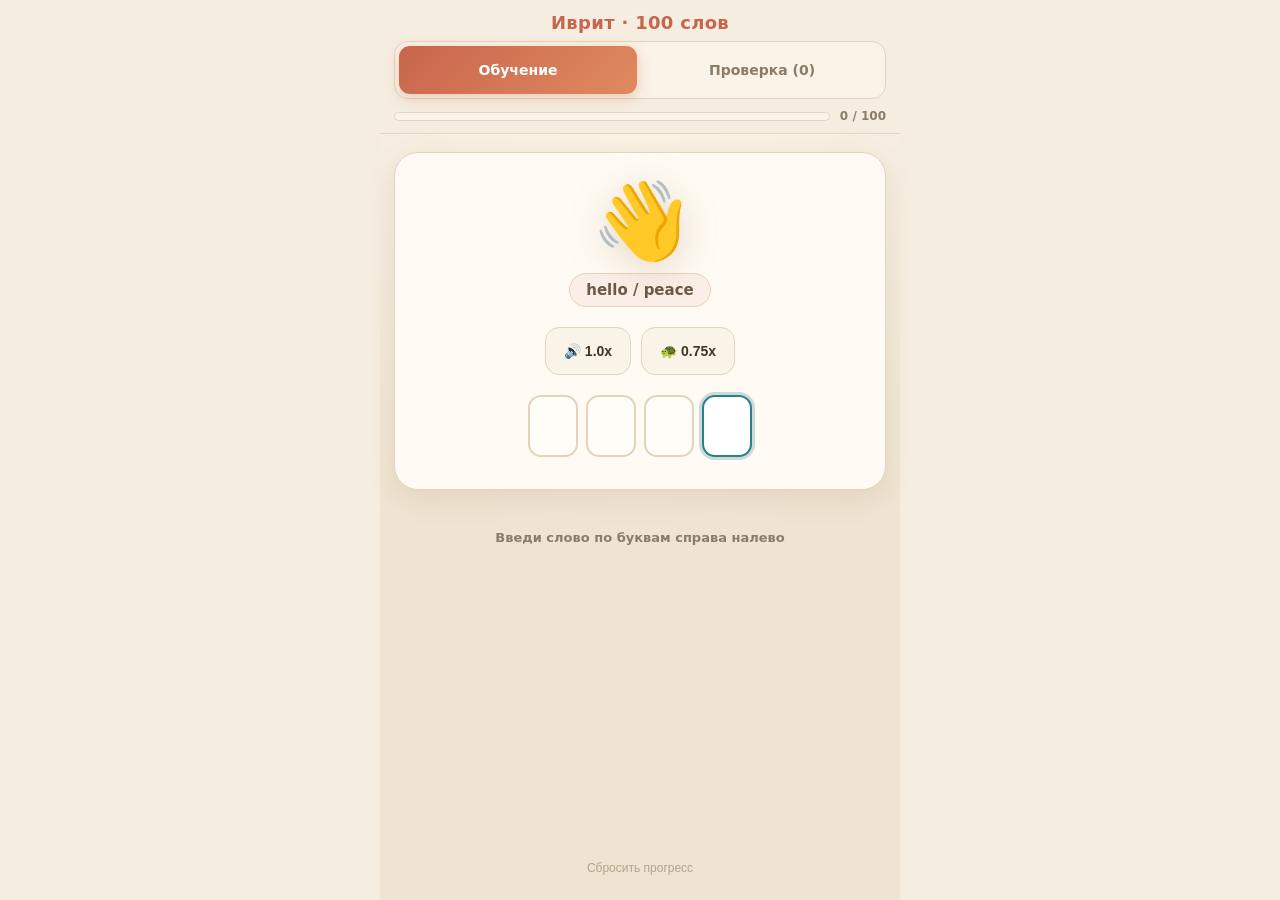
==== index.html @ c4ebe34e "Rename word_trainer.html to index.html" ====
<!DOCTYPE html>
<html lang="ru">
<head>
<meta charset="UTF-8">
<meta name="viewport" content="width=device-width, initial-scale=1.0, maximum-scale=1.0, user-scalable=no, viewport-fit=cover">
<meta name="theme-color" content="#f5ede0">
<meta name="apple-mobile-web-app-capable" content="yes">
<meta name="apple-mobile-web-app-status-bar-style" content="default">
<title>Иврит 100 слов</title>
<style>
  * { box-sizing: border-box; -webkit-tap-highlight-color: transparent; }
  :root {
    --bg: #f5ede0;
    --bg2: #efe4d2;
    --card: #fffaf3;
    --card2: #faf3e7;
    --accent: #c8654d;
    --accent2: #2d7d8c;
    --olive: #6b8e4e;
    --danger: #b3412e;
    --text: #3d3528;
    --muted: #8a7d68;
    --border: #e2d4bd;
    --shadow: 0 8px 28px rgba(150, 110, 60, .14);
  }
  html, body {
    margin: 0; padding: 0;
    background: var(--bg);
    color: var(--text);
    font-family: -apple-system, BlinkMacSystemFont, "Segoe UI", system-ui, "Roboto", sans-serif;
    min-height: 100vh; min-height: 100dvh;
    overscroll-behavior: none;
    -webkit-text-size-adjust: 100%;
  }
  body {
    display: flex; flex-direction: column;
    max-width: 520px; margin: 0 auto;
    background: radial-gradient(120% 60% at 50% 0%, #fff6e8 0%, var(--bg) 55%, var(--bg2) 100%);
    padding: env(safe-area-inset-top) env(safe-area-inset-right) env(safe-area-inset-bottom) env(safe-area-inset-left);
  }
  header {
    position: sticky; top: 0; z-index: 10;
    background: rgba(245, 237, 224, 0.92);
    backdrop-filter: blur(10px); -webkit-backdrop-filter: blur(10px);
    border-bottom: 1px solid var(--border);
    padding: 12px 14px 10px;
  }
  .title {
    font-size: 18px; font-weight: 700; text-align: center;
    margin-bottom: 8px; color: var(--accent); letter-spacing: .3px;
  }
  .tabs {
    display: flex; gap: 6px;
    background: var(--card2); padding: 4px;
    border-radius: 14px; margin-bottom: 10px;
    border: 1px solid var(--border);
  }
  .tab {
    flex: 1; text-align: center; padding: 10px 8px;
    border-radius: 11px; font-size: 14px; font-weight: 600;
    color: var(--muted); cursor: pointer; transition: all .25s;
    min-height: 48px; display: flex; align-items: center; justify-content: center;
    user-select: none;
  }
  .tab.active {
    background: linear-gradient(135deg, var(--accent), #e08a5e);
    color: #fff; box-shadow: 0 4px 14px rgba(200, 101, 77, .3);
  }
  .progress-wrap { display: flex; align-items: center; gap: 10px; }
  .progress-bar {
    flex: 1; height: 9px; background: var(--card2);
    border: 1px solid var(--border); border-radius: 8px; overflow: hidden;
  }
  .progress-fill {
    height: 100%; background: linear-gradient(90deg, var(--olive), var(--accent2));
    width: 0%; transition: width .5s cubic-bezier(.22,1,.36,1); border-radius: 8px;
  }
  .progress-text { font-size: 12px; color: var(--muted); font-weight: 700; white-space: nowrap; }
  main {
    flex: 1; padding: 18px 14px 24px;
    display: none; flex-direction: column;
  }
  main.active { display: flex; }
  .card {
    background: var(--card); border: 1px solid var(--border);
    border-radius: 24px; padding: 30px 20px 26px;
    display: flex; flex-direction: column; align-items: center; text-align: center;
    box-shadow: var(--shadow);
    transition: border-color .3s, box-shadow .3s;
    animation: cardIn .45s cubic-bezier(.22,1,.36,1);
  }
  @keyframes cardIn {
    from { opacity: 0; transform: translateY(14px) scale(.97); }
    to   { opacity: 1; transform: none; }
  }
  .card.correct {
    border-color: var(--olive);
    box-shadow: 0 0 0 3px rgba(107, 142, 78, .22), 0 8px 28px rgba(107, 142, 78, .2);
  }
  .card.wrong {
    border-color: var(--danger);
    box-shadow: 0 0 0 3px rgba(179, 65, 46, .2);
  }
  .emoji {
    font-size: 76px; line-height: 1; margin-bottom: 14px;
    filter: drop-shadow(0 6px 18px rgba(150, 110, 60, .25));
  }
  .en-label {
    background: rgba(200, 101, 77, .08); border: 1px solid var(--border);
    color: #6a5a45; padding: 7px 16px; border-radius: 999px;
    font-size: 15px; font-weight: 600; margin-bottom: 20px; max-width: 100%;
  }
  .audio-row { display: flex; gap: 10px; margin-bottom: 20px; }
  .audio-btn {
    background: var(--card2); border: 1px solid var(--border); color: var(--text);
    border-radius: 14px; padding: 12px 18px; font-size: 14px; font-weight: 700;
    cursor: pointer; min-width: 48px; min-height: 48px;
    display: flex; align-items: center; gap: 8px;
    transition: transform .15s, background .2s, border-color .2s;
  }
  .audio-btn:active { transform: scale(.94); }
  .audio-btn:hover { border-color: var(--accent); background: #fff; }
  .cells {
    display: flex; flex-direction: row-reverse; gap: 8px;
    flex-wrap: wrap; justify-content: center; margin-bottom: 6px;
  }
  .cell {
    width: 50px; height: 62px; text-align: center;
    font-size: 28px; font-weight: 700; color: var(--text);
    background: #fffdf8; border: 2px solid var(--border);
    border-radius: 13px; padding: 0; outline: none;
    transition: all .2s; caret-color: var(--accent);
  }
  .cell:focus {
    border-color: var(--accent2);
    box-shadow: 0 0 0 3px rgba(45, 125, 140, .25); background: #fff;
  }
  .cell.wrong-cell {
    border-color: var(--danger);
    background: rgba(179, 65, 46, .12);
    color: var(--danger);
  }
  .cell.wrong-cell.shake { animation: shake .4s; }
  @keyframes shake {
    0%,100% { transform: translateX(0); }
    20% { transform: translateX(-5px); }
    40% { transform: translateX(5px); }
    60% { transform: translateX(-3px); }
    80% { transform: translateX(3px); }
  }
  .review-input {
    width: 100%; text-align: center; font-size: 28px; font-weight: 700;
    padding: 14px; background: #fffdf8; border: 2px solid var(--border);
    border-radius: 14px; color: var(--text); direction: rtl; outline: none;
    transition: all .2s; caret-color: var(--accent);
  }
  .review-input:focus { border-color: var(--accent2); box-shadow: 0 0 0 3px rgba(45,125,140,.2); }
  .review-input.shake { animation: shake .45s; border-color: var(--danger); }
  .review-answer {
    margin-top: 12px; color: var(--muted); font-size: 20px; font-weight: 700;
    direction: rtl; min-height: 28px;
  }
  .btn-primary {
    width: 100%; background: linear-gradient(135deg, var(--accent), #e08a5e);
    color: #fff; border: none; border-radius: 16px; padding: 16px;
    font-size: 16px; font-weight: 700; cursor: pointer; margin-top: 18px;
    min-height: 52px; transition: transform .15s; box-shadow: 0 6px 20px rgba(200, 101, 77, .3);
  }
  .btn-primary:active { transform: scale(.97); }
  .modal-hint {
    position: fixed; inset: 0; background: rgba(60, 45, 30, .55);
    display: none; align-items: center; justify-content: center;
    z-index: 50; padding: 20px; backdrop-filter: blur(4px);
  }
  .modal-hint.show { display: flex; animation: fadeIn .25s; }
  @keyframes fadeIn { from {opacity:0;} to {opacity:1;} }
  .modal-card {
    background: var(--card); border: 1px solid var(--border);
    border-radius: 24px; padding: 28px 24px; max-width: 360px; width: 100%;
    text-align: center; box-shadow: var(--shadow);
    animation: pop .3s cubic-bezier(.22,1,.36,1);
  }
  @keyframes pop { from {transform:scale(.9);opacity:0;} to {transform:none;opacity:1;} }
  .modal-emoji { font-size: 52px; margin-bottom: 10px; }
  .modal-title { font-size: 18px; font-weight: 700; margin-bottom: 8px; color: var(--text); }
  .modal-translit {
    font-size: 24px; color: var(--accent); font-weight: 700;
    margin: 10px 0 4px; direction: rtl;
  }
  .modal-hebrew { font-size: 16px; color: var(--muted); direction: rtl; font-weight: 600; }
  .empty {
    display: flex; flex-direction: column; align-items: center; justify-content: center;
    flex: 1; text-align: center; color: var(--muted); padding: 30px 20px;
  }
  .empty-icon { font-size: 64px; margin-bottom: 14px; }
  .empty-title { font-size: 18px; font-weight: 700; color: var(--text); margin-bottom: 8px; }
  .empty-text { font-size: 14px; line-height: 1.6; }
  footer { padding: 14px; text-align: center; }
  .reset-btn {
    background: none; border: none; color: #b3a48a;
    font-size: 12px; cursor: pointer; padding: 8px 14px; min-height: 36px;
  }
  .info-line {
    font-size: 13px; color: var(--muted); margin-top: 14px;
    text-align: center; font-weight: 600;
  }
  .info-line.error-hint {
    color: var(--danger); min-height: 18px; margin-top: 8px; font-weight: 700;
  }

  /* ===== Саб-табы внутри Проверки ===== */
  .subtabs {
    display: flex; gap: 4px;
    background: var(--card2); padding: 4px;
    border-radius: 12px; margin-bottom: 14px;
    border: 1px solid var(--border);
  }
  .subtab {
    flex: 1; text-align: center; padding: 9px 6px;
    border-radius: 9px; font-size: 13px; font-weight: 700;
    color: var(--muted); cursor: pointer; transition: all .25s;
    min-height: 40px; display: flex; align-items: center; justify-content: center;
    user-select: none;
  }
  .subtab.active {
    background: rgba(200, 101, 77, .1);
    color: var(--accent);
  }

  /* ===== Словарь ===== */
  .dict-selected-info {
    text-align: center; font-size: 12px; font-weight: 700; color: var(--accent2);
    padding: 9px 12px; background: rgba(45, 125, 140, .07);
    border: 1px solid rgba(45, 125, 140, .15);
    border-radius: 10px; margin-bottom: 12px;
  }
  .dict-controls {
    display: flex; gap: 6px; margin-bottom: 12px;
  }
  .dict-btn {
    flex: 1; background: var(--card2); border: 1px solid var(--border);
    color: var(--text); border-radius: 11px; padding: 10px 6px;
    font-size: 11px; font-weight: 700; cursor: pointer;
    transition: all .2s; min-height: 42px;
  }
  .dict-btn:active { transform: scale(.95); }
  .dict-btn:hover { border-color: var(--accent2); background: #fff; }
  .dict-btn.active-sort { border-color: var(--accent); color: var(--accent); background: rgba(200,101,77,.08); }

  .dict-list { display: flex; flex-direction: column; gap: 7px; }
  .dict-item {
    display: flex; align-items: center; gap: 10px;
    background: var(--card); border: 1px solid var(--border);
    border-radius: 14px; padding: 10px 12px;
    transition: border-color .2s, background .2s;
  }
  .dict-item.selected { border-color: var(--olive); background: rgba(107, 142, 78, .05); }

  .dict-check { position: relative; width: 22px; height: 22px; flex-shrink: 0; cursor: pointer; }
  .dict-check input { position: absolute; opacity: 0; width: 100%; height: 100%; margin: 0; cursor: pointer; }
  .dict-check .box {
    width: 22px; height: 22px; border: 2px solid var(--border);
    border-radius: 6px; transition: all .2s;
    display: flex; align-items: center; justify-content: center;
  }
  .dict-check input:checked + .box {
    background: var(--olive); border-color: var(--olive);
  }
  .dict-check input:checked + .box::after {
    content: '✓'; color: #fff; font-size: 13px; font-weight: 900; line-height: 1;
  }

  .dict-emoji { font-size: 28px; flex-shrink: 0; width: 36px; text-align: center; }
  .dict-info { flex: 1; min-width: 0; }
  .dict-hebrew {
    font-size: 20px; font-weight: 700; color: var(--text);
    direction: rtl; text-align: right; line-height: 1.15;
  }
  .dict-translit {
    font-size: 14px; color: var(--accent); font-weight: 700;
    cursor: pointer; display: inline-flex; align-items: center; gap: 4px;
  }
  .dict-speak { font-size: 11px; opacity: .5; }
  .dict-translit:active .dict-speak { opacity: 1; }
  .dict-en { font-size: 11px; color: var(--muted); margin-top: 1px; }

  .dict-rate { text-align: center; flex-shrink: 0; min-width: 46px; }
  .dict-rate-num { font-size: 15px; font-weight: 800; line-height: 1; }
  .dict-rate-bar { width: 42px; height: 4px; background: var(--card2); border-radius: 4px; margin: 4px auto 0; overflow: hidden; }
  .dict-rate-fill { height: 100%; border-radius: 4px; transition: width .4s; }
  .dict-rate-detail { font-size: 8px; color: var(--muted); font-weight: 600; margin-top: 2px; }

  .train-info-line {
    font-size: 12px; font-weight: 700; color: var(--accent2);
    text-align: center; padding: 8px 12px; margin: 0 0 14px;
    background: rgba(45, 125, 140, .06);
    border: 1px solid rgba(45, 125, 140, .12);
    border-radius: 10px;
  }
</style>
</head>
<body>

<header>
  <div class="title">Иврит · 100 слов</div>
  <div class="tabs">
    <div class="tab active" id="tab-learn">Обучение</div>
    <div class="tab" id="tab-review">Проверка (<span id="review-count">0</span>)</div>
  </div>
  <div class="progress-wrap">
    <div class="progress-bar"><div class="progress-fill" id="progress-fill"></div></div>
    <div class="progress-text" id="progress-text">0 / 100</div>
  </div>
</header>

<main id="screen-learn" class="active">
  <div class="card" id="learn-card">
    <div class="emoji" id="learn-emoji"></div>
    <div class="en-label" id="learn-en"></div>
    <div class="audio-row">
      <button class="audio-btn" id="btn-audio-1">🔊 1.0x</button>
      <button class="audio-btn" id="btn-audio-slow">🐢 0.75x</button>
    </div>
    <div class="cells" id="learn-cells"></div>
  </div>
  <div class="info-line error-hint" id="learn-hint"></div>
  <div class="info-line">Введи слово по буквам справа налево</div>
</main>

<main id="screen-review">
  <div class="subtabs">
    <div class="subtab active" id="subtab-train">Тренировка</div>
    <div class="subtab" id="subtab-dict">Словарь (<span id="dict-count">0</span>)</div>
  </div>

  <!-- Тренировка -->
  <div id="review-train">
    <div class="empty" id="review-empty">
      <div class="empty-icon">📚</div>
      <div class="empty-title">Пока нечего проверять</div>
      <div class="empty-text">Сначала выучи хотя бы одно слово в режиме «Обучение». Затем здесь можно будет проверить свою память.</div>
    </div>
    <div id="review-content" style="display:none;">
      <div class="train-info-line" id="train-info"></div>
      <div class="card" id="review-card">
        <div class="emoji" id="review-emoji"></div>
        <div class="en-label" id="review-en"></div>
        <input class="review-input" id="review-input" lang="he" dir="rtl" autocomplete="off" autocapitalize="off" autocorrect="off" spellcheck="false" placeholder="…">
        <div class="review-answer" id="review-answer"></div>
        <button class="btn-primary" id="btn-check">Проверить</button>
      </div>
    </div>
  </div>

  <!-- Словарь -->
  <div id="review-dict" style="display:none; flex-direction:column;">
    <div class="dict-selected-info" id="dict-selected-info"></div>
    <div class="dict-controls">
      <button class="dict-btn" id="btn-select-all">✓ Выбрать все</button>
      <button class="dict-btn" id="btn-select-none">✕ Снять все</button>
      <button class="dict-btn" id="btn-sort">↕️ По порядку</button>
    </div>
    <div class="dict-list" id="dict-list"></div>
    <div id="dict-empty" class="empty" style="display:none;">
      <div class="empty-icon">📖</div>
      <div class="empty-title">Словарь пуст</div>
      <div class="empty-text">Выучите слова в разделе «Обучение» — и они появятся здесь с статистикой ответов.</div>
    </div>
  </div>
</main>

<footer>
  <button class="reset-btn" id="btn-reset">Сбросить прогресс</button>
</footer>

<div class="modal-hint" id="modal">
  <div class="modal-card">
    <div class="modal-emoji" id="modal-emoji">🎉</div>
    <div class="modal-title" id="modal-title">Отлично!</div>
    <div class="modal-translit" id="modal-translit"></div>
    <div class="modal-hebrew" id="modal-hebrew"></div>
  </div>
</div>

<script>
/* ============================================================
   ИВРИТ 100 — автономное PWA-приложение (Средиземноморье)
   ============================================================ */

const VOCABULARY = [
  { id: 1, emoji: "👋", en: "hello / peace", hebrew: "שלום", translit: "шалом" },
  { id: 2, emoji: "🙏", en: "thank you", hebrew: "תודה", translit: "тода" },
  { id: 3, emoji: "🤲", en: "please / welcome", hebrew: "בבקשה", translit: "бевакаша" },
  { id: 4, emoji: "🙇", en: "sorry / excuse me", hebrew: "סליחה", translit: "слиха" },
  { id: 5, emoji: "👌", en: "okay / fine", hebrew: "בסדר", translit: "беседер" },
  { id: 6, emoji: "✅", en: "yes", hebrew: "כן", translit: "кен" },
  { id: 7, emoji: "❌", en: "no / not", hebrew: "לא", translit: "ло" },
  { id: 8, emoji: "🤷", en: "maybe", hebrew: "אולי", translit: "улай" },
  { id: 9, emoji: "📦", en: "there is / have", hebrew: "יש", translit: "еш" },
  { id: 10, emoji: "🕳️", en: "there isn't / none", hebrew: "אין", translit: "эйн" },
  { id: 11, emoji: "➕", en: "also / too", hebrew: "גם", translit: "гам" },
  { id: 12, emoji: "👈", en: "I / me", hebrew: "אני", translit: "ани" },
  { id: 13, emoji: "👉👨", en: "you (m)", hebrew: "אתה", translit: "ата" },
  { id: 14, emoji: "👉👩", en: "you (f)", hebrew: "את", translit: "ат" },
  { id: 15, emoji: "👨", en: "he", hebrew: "הוא", translit: "ху" },
  { id: 16, emoji: "👩", en: "she", hebrew: "היא", translit: "хи" },
  { id: 17, emoji: "👥", en: "we", hebrew: "אנחנו", translit: "анахну" },
  { id: 18, emoji: "👉👥", en: "you (plural)", hebrew: "אתם", translit: "атем" },
  { id: 19, emoji: "👥👥", en: "they", hebrew: "הם", translit: "хем" },
  { id: 20, emoji: "❓", en: "what", hebrew: "מה", translit: "ма" },
  { id: 21, emoji: "🕵️", en: "who", hebrew: "מי", translit: "ми" },
  { id: 22, emoji: "📍❓", en: "where", hebrew: "איפה", translit: "эйфо" },
  { id: 23, emoji: "⏰❓", en: "when", hebrew: "מתי", translit: "матай" },
  { id: 24, emoji: "🤔❓", en: "why", hebrew: "למה", translit: "лама" },
  { id: 25, emoji: "⚙️❓", en: "how", hebrew: "איך", translit: "эйх" },
  { id: 26, emoji: "🔢❓", en: "how much / many", hebrew: "כמה", translit: "кама" },
  { id: 27, emoji: "⏱️", en: "now", hebrew: "עכשיו", translit: "ахшав" },
  { id: 28, emoji: "📅", en: "today", hebrew: "היום", translit: "хайом" },
  { id: 29, emoji: "🌅", en: "tomorrow", hebrew: "מחר", translit: "махар" },
  { id: 30, emoji: "🌇", en: "yesterday", hebrew: "אתמול", translit: "этмоль" },
  { id: 31, emoji: "☀️", en: "day", hebrew: "יום", translit: "йом" },
  { id: 32, emoji: "🌙", en: "night", hebrew: "לילה", translit: "лайла" },
  { id: 33, emoji: "☕🌅", en: "morning", hebrew: "בוקר", translit: "бокер" },
  { id: 34, emoji: "🌆", en: "evening", hebrew: "ערב", translit: "эрев" },
  { id: 35, emoji: "⏳", en: "time", hebrew: "זמן", translit: "зман" },
  { id: 36, emoji: "💭", en: "want (m)", hebrew: "רוצה", translit: "роце" },
  { id: 37, emoji: "❤️", en: "love / like (m)", hebrew: "אוהב", translit: "охев" },
  { id: 38, emoji: "💡", en: "know (m)", hebrew: "יודע", translit: "йодеа" },
  { id: 39, emoji: "🔨", en: "do / make (m)", hebrew: "עושה", translit: "осе" },
  { id: 40, emoji: "🚶", en: "go / walk (m)", hebrew: "הולך", translit: "холех" },
  { id: 41, emoji: "🏃‍♂️", en: "come (m)", hebrew: "בא", translit: "ба" },
  { id: 42, emoji: "👁️", en: "see (m)", hebrew: "רואה", translit: "роэ" },
  { id: 43, emoji: "👂", en: "hear (m)", hebrew: "שומע", translit: "шомеа" },
  { id: 44, emoji: "🗣️", en: "say / speak (m)", hebrew: "אומר", translit: "омер" },
  { id: 45, emoji: "🍽️", en: "eat (m)", hebrew: "אוכל", translit: "охель" },
  { id: 46, emoji: "🥤", en: "drink (m)", hebrew: "שותה", translit: "шоте" },
  { id: 47, emoji: "💼", en: "work (m)", hebrew: "עובד", translit: "овед" },
  { id: 48, emoji: "🧠", en: "think (m)", hebrew: "חושב", translit: "хошев" },
  { id: 49, emoji: "🤝", en: "understand (m)", hebrew: "מבין", translit: "мевин" },
  { id: 50, emoji: "⚠️", en: "need / must (m)", hebrew: "צריך", translit: "царих" },
  { id: 51, emoji: "💪", en: "can / able to (m)", hebrew: "יכול", translit: "яхоль" },
  { id: 52, emoji: "💧", en: "water", hebrew: "מים", translit: "маим" },
  { id: 53, emoji: "🍞", en: "bread", hebrew: "לחם", translit: "лехем" },
  { id: 54, emoji: "☕", en: "coffee", hebrew: "קפה", translit: "кафе" },
  { id: 55, emoji: "🫖", en: "tea", hebrew: "תה", translit: "те" },
  { id: 56, emoji: "🥛", en: "milk", hebrew: "חלב", translit: "халав" },
  { id: 57, emoji: "🧀", en: "cheese", hebrew: "גבינה", translit: "гвина" },
  { id: 58, emoji: "🍎", en: "apple", hebrew: "תפוח", translit: "тапуах" },
  { id: 59, emoji: "🧔", en: "man", hebrew: "איש", translit: "иш" },
  { id: 60, emoji: "👱‍♀️", en: "woman", hebrew: "אישה", translit: "иша" },
  { id: 61, emoji: "👦", en: "boy / kid (m)", hebrew: "ילד", translit: "елед" },
  { id: 62, emoji: "👧", en: "girl / kid (f)", hebrew: "ילדה", translit: "яльда" },
  { id: 63, emoji: "👨‍👧", en: "dad / father", hebrew: "אבא", translit: "аба" },
  { id: 64, emoji: "👩‍👧", en: "mom / mother", hebrew: "אמא", translit: "има" },
  { id: 65, emoji: "🧑‍🤝‍🧑", en: "friend", hebrew: "חבר", translit: "хавер" },
  { id: 66, emoji: "👨‍👩‍👧‍👦", en: "family", hebrew: "משפחה", translit: "мишпаха" },
  { id: 67, emoji: "🏠", en: "house / home", hebrew: "בית", translit: "баит" },
  { id: 68, emoji: "🏙️", en: "city", hebrew: "עיר", translit: "ир" },
  { id: 69, emoji: "🛣️", en: "street", hebrew: "רחוב", translit: "рехов" },
  { id: 70, emoji: "🚪", en: "room", hebrew: "חדר", translit: "хедер" },
  { id: 71, emoji: "🏪", en: "shop / store", hebrew: "חנות", translit: "ханут" },
  { id: 72, emoji: "🏢", en: "work / job", hebrew: "עבודה", translit: "авода" },
  { id: 73, emoji: "📍", en: "place", hebrew: "מקום", translit: "маком" },
  { id: 74, emoji: "🚻", en: "restroom", hebrew: "שירותים", translit: "шерутим" },
  { id: 75, emoji: "💵", en: "money", hebrew: "כסף", translit: "кесеф" },
  { id: 76, emoji: "📖", en: "book", hebrew: "ספר", translit: "сефер" },
  { id: 77, emoji: "📱", en: "phone", hebrew: "טלפון", translit: "телефон" },
  { id: 78, emoji: "🪑", en: "table", hebrew: "שולחן", translit: "шульхан" },
  { id: 79, emoji: "🚗", en: "car", hebrew: "אוטו", translit: "ото" },
  { id: 80, emoji: "📦", en: "thing", hebrew: "דבר", translit: "давар" },
  { id: 81, emoji: "🌱", en: "life", hebrew: "חיים", translit: "хаим" },
  { id: 82, emoji: "🌍", en: "world", hebrew: "עולם", translit: "олам" },
  { id: 83, emoji: "👍", en: "good", hebrew: "טוב", translit: "тов" },
  { id: 84, emoji: "👎", en: "bad", hebrew: "רע", translit: "ра" },
  { id: 85, emoji: "🐘", en: "big", hebrew: "גדול", translit: "гадоль" },
  { id: 86, emoji: "🐁", en: "small", hebrew: "קטן", translit: "катан" },
  { id: 87, emoji: "🌸", en: "beautiful", hebrew: "יפה", translit: "яфе" },
  { id: 88, emoji: "🆕", en: "new", hebrew: "חדש", translit: "хадаш" },
  { id: 89, emoji: "🏺", en: "old (objects)", hebrew: "ישן", translit: "яшан" },
  { id: 90, emoji: "🔥", en: "hot", hebrew: "חם", translit: "хам" },
  { id: 91, emoji: "❄️", en: "cold", hebrew: "קר", translit: "кар" },
  { id: 92, emoji: "🪶", en: "easy / light", hebrew: "קל", translit: "каль" },
  { id: 93, emoji: "📈", en: "a lot / many", hebrew: "הרבה", translit: "харбе" },
  { id: 94, emoji: "🤏", en: "a little / few", hebrew: "קצת", translit: "кцат" },
  { id: 95, emoji: "💥", en: "very", hebrew: "מאוד", translit: "меод" },
  { id: 96, emoji: "🔁", en: "more / again", hebrew: "עוד", translit: "од" },
  { id: 97, emoji: "👇", en: "here", hebrew: "פה", translit: "по" },
  { id: 98, emoji: "👉", en: "there", hebrew: "שם", translit: "шам" },
  { id: 99, emoji: "➡️", en: "right (dir)", hebrew: "ימינה", translit: "ямина" },
  { id: 100, emoji: "⬅️", en: "left (dir)", hebrew: "שמאלה", translit: "смола" }
];

/* ----------------- Софийные буквы ----------------- */
const SOFIYOT = { 'מ':'ם','כ':'ך','פ':'ף','נ':'ן','צ':'ץ' };

/* ----------------- Ключи localStorage ----------------- */
const LS_KEY      = 'hebrew100_learned_v2';
const LS_STATS    = 'hebrew100_stats_v2';
const LS_SELECTED = 'hebrew100_selected_v2';
const LS_SORT     = 'hebrew100_sort_v2';

/* ----------------- Состояние ----------------- */
let learned = new Set(loadLearned());
let stats = loadStats();
let selected = new Set(loadSelected().filter(id => learned.has(id)));
let dictSort = loadSort();
let currentSubTab = 'train';

let currentLearnWord = null;
let currentCells = [];
let correctionMode = false;
let reviewQueue = [];
let currentReviewWord = null;

/* ----------------- Загрузка / сохранение ----------------- */
function loadLearned() {
  try {
    const raw = localStorage.getItem(LS_KEY);
    if (!raw) return [];
    const arr = JSON.parse(raw);
    return Array.isArray(arr) ? arr : [];
  } catch { return []; }
}
function saveLearned() {
  try { localStorage.setItem(LS_KEY, JSON.stringify([...learned])); } catch {}
}

function loadStats() {
  try {
    const raw = localStorage.getItem(LS_STATS);
    if (!raw) return {};
    const obj = JSON.parse(raw);
    return obj && typeof obj === 'object' ? obj : {};
  } catch { return {}; }
}
function saveStats() {
  try { localStorage.setItem(LS_STATS, JSON.stringify(stats)); } catch {}
}

function loadSelected() {
  try {
    const raw = localStorage.getItem(LS_SELECTED);
    if (!raw) return [];
    const arr = JSON.parse(raw);
    return Array.isArray(arr) ? arr : [];
  } catch { return []; }
}
function saveSelected() {
  try { localStorage.setItem(LS_SELECTED, JSON.stringify([...selected])); } catch {}
}

function loadSort() {
  try { return localStorage.getItem(LS_SORT) || 'default'; } catch { return 'default'; }
}
function saveSort(v) {
  try { localStorage.setItem(LS_SORT, v); } catch {}
}

/* ----------------- Статистика слов ----------------- */
function getWordStats(id) {
  const s = stats[id] || { c: 0, w: 0 };
  const total = s.c + s.w;
  const rate = total > 0 ? Math.round(s.c / total * 100) : null;
  return { c: s.c, w: s.w, total, rate };
}
function recordResult(id, correct) {
  if (!stats[id]) stats[id] = { c: 0, w: 0 };
  if (correct) stats[id].c++;
  else stats[id].w++;
  saveStats();
}
function rateColor(rate) {
  if (rate === null || rate === undefined) return 'var(--muted)';
  if (rate >= 80) return 'var(--olive)';
  if (rate >= 50) return 'var(--accent2)';
  return 'var(--danger)';
}

/* ----------------- TTS ----------------- */
let ruVoice = null;
function pickRuVoice() {
  if (!('speechSynthesis' in window)) return;
  const voices = speechSynthesis.getVoices();
  ruVoice = voices.find(v => /ru/i.test(v.lang)) || voices.find(v => /russian/i.test(v.name)) || null;
}
if ('speechSynthesis' in window) {
  pickRuVoice();
  speechSynthesis.onvoiceschanged = pickRuVoice;
}
function speak(text, rate = 1) {
  if (!('speechSynthesis' in window)) return;
  try {
    speechSynthesis.cancel();
    const u = new SpeechSynthesisUtterance(text);
    u.lang = 'ru-RU';
    if (ruVoice) u.voice = ruVoice;
    u.rate = rate;
    u.pitch = 1;
    speechSynthesis.speak(u);
  } catch (e) {}
}

/* ----------------- Прогресс и табы ----------------- */
function updateProgress() {
  const total = VOCABULARY.length;
  const learnedCount = learned.size;
  document.getElementById('progress-fill').style.width = (learnedCount / total * 100) + '%';
  document.getElementById('progress-text').textContent = `${learnedCount} / ${total}`;
  document.getElementById('review-count').textContent = learnedCount;
  document.getElementById('dict-count').textContent = learnedCount;
}

function switchTab(name) {
  document.querySelectorAll('.tab').forEach(t => t.classList.remove('active'));
  document.querySelectorAll('main').forEach(m => m.classList.remove('active'));
  if (name === 'learn') {
    document.getElementById('tab-learn').classList.add('active');
    document.getElementById('screen-learn').classList.add('active');
    renderLearnCard();
  } else {
    document.getElementById('tab-review').classList.add('active');
    document.getElementById('screen-review').classList.add('active');
    switchSubTab(currentSubTab);
  }
}
function switchSubTab(name) {
  currentSubTab = name;
  document.querySelectorAll('.subtab').forEach(t => t.classList.remove('active'));
  document.getElementById('subtab-' + name).classList.add('active');
  if (name === 'train') {
    document.getElementById('review-train').style.display = '';
    document.getElementById('review-dict').style.display = 'none';
    renderReview();
  } else {
    document.getElementById('review-train').style.display = 'none';
    document.getElementById('review-dict').style.display = 'flex';
    renderDictionary();
  }
}

document.getElementById('tab-learn').addEventListener('click', () => switchTab('learn'));
document.getElementById('tab-review').addEventListener('click', () => switchTab('review'));
document.getElementById('subtab-train').addEventListener('click', () => switchSubTab('train'));
document.getElementById('subtab-dict').addEventListener('click', () => switchSubTab('dict'));

/* ----------------- ОБУЧЕНИЕ ----------------- */
function renderLearnCard() {
  let idx = -1;
  for (let i = 0; i < VOCABULARY.length; i++) {
    if (!learned.has(VOCABULARY[i].id)) { idx = i; break; }
  }
  if (idx === -1) idx = Math.floor(Math.random() * VOCABULARY.length);
  currentLearnWord = VOCABULARY[idx];
  correctionMode = false;

  const card = document.getElementById('learn-card');
  card.classList.remove('correct', 'wrong');
  document.getElementById('learn-emoji').textContent = currentLearnWord.emoji;
  document.getElementById('learn-en').textContent = currentLearnWord.en;
  document.getElementById('learn-hint').textContent = '';

  buildCells(currentLearnWord.hebrew);
  updateProgress();

  setTimeout(() => speak(currentLearnWord.translit, 1), 250);
}

function buildCells(hebrew) {
  const container = document.getElementById('learn-cells');
  container.innerHTML = '';
  currentCells = [];
  const letters = [...hebrew];
  letters.forEach((letter, i) => {
    const input = document.createElement('input');
    input.type = 'text';
    input.inputMode = 'text';
    input.lang = 'he';
    input.dir = 'rtl';
    input.maxLength = 1;
    input.className = 'cell';
    input.dataset.index = i;
    input.dataset.expected = letter;
    input.autocomplete = 'off';
    container.appendChild(input);
    currentCells.push(input);
    attachCellHandler(input, i);
  });
  setTimeout(() => { if (currentCells[0]) currentCells[0].focus(); }, 150);
}

function attachCellHandler(input, idx) {
  input.addEventListener('input', (e) => {
    let val = input.value;
    if (!val) return;
    let ch = [...val].pop();
    if (idx === currentCells.length - 1 && SOFIYOT[ch]) {
      ch = SOFIYOT[ch];
    }
    input.value = ch;
    input.classList.remove('wrong-cell', 'shake');

    if (idx + 1 < currentCells.length) {
      const next = currentCells[idx + 1];
      if (correctionMode && next.value) {
        next.value = '';
        next.classList.remove('wrong-cell', 'shake');
      }
      next.focus();
    } else {
      input.blur();
      checkLearnAnswer();
    }
  });

  input.addEventListener('keydown', (e) => {
    if (e.key === 'Backspace') {
      if (input.value === '') {
        if (idx - 1 >= 0) {
          const prev = currentCells[idx - 1];
          prev.focus();
          prev.value = '';
          prev.classList.remove('wrong-cell', 'shake');
          e.preventDefault();
        }
      }
    } else if (e.key === 'Enter') {
      e.preventDefault();
      checkLearnAnswer();
    }
  });

  input.addEventListener('focus', () => {
    setTimeout(() => input.select(), 0);
  });
}

function checkLearnAnswer() {
  const expected = [...currentLearnWord.hebrew];
  let allFilled = currentCells.every(c => c.value && c.value.length > 0);
  if (!allFilled) {
    for (let i = 0; i < currentCells.length; i++) {
      if (!currentCells[i].value) { currentCells[i].focus(); return; }
    }
  }
  let wrongIndices = [];
  for (let i = 0; i < currentCells.length; i++) {
    let val = currentCells[i].value;
    if (i === currentCells.length - 1 && SOFIYOT[val]) val = SOFIYOT[val];
    if (val !== expected[i]) wrongIndices.push(i);
  }

  if (wrongIndices.length === 0) {
    const card = document.getElementById('learn-card');
    card.classList.add('correct');
    if (navigator.vibrate) try { navigator.vibrate(50); } catch {}
    learned.add(currentLearnWord.id);
    saveLearned();
    updateProgress();
    correctionMode = false;
    setTimeout(() => {
      if (learned.size >= VOCABULARY.length) {
        showModal('🎉', 'Все 100 слов выучены!', currentLearnWord.translit, currentLearnWord.hebrew);
        setTimeout(() => { renderLearnCard(); }, 2500);
      } else {
        renderLearnCard();
      }
    }, 1200);
  } else {
    correctionMode = true;
    wrongIndices.forEach(i => {
      currentCells[i].classList.add('wrong-cell', 'shake');
    });
    const card = document.getElementById('learn-card');
    card.classList.add('wrong');
    if (navigator.vibrate) try { navigator.vibrate(30); } catch {}
    document.getElementById('learn-hint').textContent = 'Есть ошибки — перепиши слово целиком, правильные буквы тоже';

    const firstWrong = Math.min(...wrongIndices);
    setTimeout(() => {
      currentCells.forEach(c => c.classList.remove('shake'));
      currentCells[0].focus();
      currentCells[0].select();
    }, 450);
  }
}

/* ----------------- АУДИО КНОПКИ ----------------- */
document.getElementById('btn-audio-1').addEventListener('click', () => {
  if (currentLearnWord) speak(currentLearnWord.translit, 1);
});
document.getElementById('btn-audio-slow').addEventListener('click', () => {
  if (currentLearnWord) speak(currentLearnWord.translit, 0.75);
});

/* ----------------- ПРОВЕРКА (Тренировка) ----------------- */
function buildReviewQueue() {
  let pool = VOCABULARY.filter(w => learned.has(w.id));
  if (selected.size > 0) {
    pool = pool.filter(w => selected.has(w.id));
  }
  for (let i = pool.length - 1; i > 0; i--) {
    const j = Math.floor(Math.random() * (i + 1));
    [pool[i], pool[j]] = [pool[j], pool[i]];
  }
  return pool;
}

function renderReview() {
  updateProgress();
  if (learned.size === 0) {
    document.getElementById('review-empty').style.display = 'flex';
    document.getElementById('review-content').style.display = 'none';
    return;
  }
  document.getElementById('review-empty').style.display = 'none';
  document.getElementById('review-content').style.display = 'block';

  // Информация о выбранном наборе
  const infoEl = document.getElementById('train-info');
  if (selected.size > 0) {
    infoEl.textContent = `Тренируем выбранные: ${selected.size} из ${learned.size} слов`;
  } else {
    infoEl.textContent = `Тренируем все выученные: ${learned.size} слов`;
  }

  if (reviewQueue.length === 0) reviewQueue = buildReviewQueue();
  if (reviewQueue.length === 0) {
    // выбранные слова не входят в выученные
    document.getElementById('review-empty').style.display = 'flex';
    document.getElementById('review-empty').querySelector('.empty-title').textContent = 'Нет выбранных слов';
    document.getElementById('review-empty').querySelector('.empty-text').textContent = 'Открой «Словарь» и выбери слова для тренировки.';
    document.getElementById('review-content').style.display = 'none';
    return;
  }
  currentReviewWord = reviewQueue.shift();
  const card = document.getElementById('review-card');
  card.classList.remove('correct', 'wrong');
  document.getElementById('review-emoji').textContent = currentReviewWord.emoji;
  document.getElementById('review-en').textContent = currentReviewWord.en;
  const input = document.getElementById('review-input');
  input.value = '';
  input.classList.remove('shake');
  document.getElementById('review-answer').textContent = '';
  setTimeout(() => input.focus(), 200);
}

function checkReviewAnswer() {
  if (!currentReviewWord) return;
  const input = document.getElementById('review-input');
  const ans = (input.value || '').trim();
  if (!ans) { input.focus(); return; }

  let normalized = [...ans].join('');
  if (normalized.length) {
    const last = normalized.length - 1;
    const lastChar = normalized[last];
    if (SOFIYOT[lastChar]) {
      normalized = normalized.slice(0, last) + SOFIYOT[lastChar];
    }
  }
  if (normalized === currentReviewWord.hebrew) {
    recordResult(currentReviewWord.id, true);
    speak(currentReviewWord.translit, 1);
    const card = document.getElementById('review-card');
    card.classList.add('correct');
    if (navigator.vibrate) try { navigator.vibrate(50); } catch {}
    showModal('🎉', 'Отлично! Повтори вслух:', currentReviewWord.translit, currentReviewWord.hebrew);
    setTimeout(() => { hideModal(); renderReview(); }, 1500);
  } else {
    recordResult(currentReviewWord.id, false);
    input.classList.add('shake');
    const card = document.getElementById('review-card');
    card.classList.add('wrong');
    if (navigator.vibrate) try { navigator.vibrate(40); } catch {}
    document.getElementById('review-answer').textContent = '✓ ' + currentReviewWord.hebrew;
    reviewQueue.push(currentReviewWord);
    setTimeout(() => {
      input.classList.remove('shake');
      card.classList.remove('wrong');
    }, 600);
  }
}
document.getElementById('btn-check').addEventListener('click', checkReviewAnswer);
document.getElementById('review-input').addEventListener('keydown', (e) => {
  if (e.key === 'Enter') { e.preventDefault(); checkReviewAnswer(); }
});

/* ----------------- СЛОВАРЬ ----------------- */
function renderDictionary() {
  updateProgress();
  const learnedList = VOCABULARY.filter(w => learned.has(w.id));

  if (learnedList.length === 0) {
    document.getElementById('dict-empty').style.display = 'flex';
    document.getElementById('dict-list').style.display = 'none';
    document.getElementById('dict-selected-info').style.display = 'none';
    document.querySelector('.dict-controls').style.display = 'none';
    return;
  }
  document.getElementById('dict-empty').style.display = 'none';
  document.getElementById('dict-list').style.display = 'flex';
  document.getElementById('dict-selected-info').style.display = '';
  document.querySelector('.dict-controls').style.display = '';

  // Информация о выборе
  const infoEl = document.getElementById('dict-selected-info');
  if (selected.size === 0) {
    infoEl.textContent = `🎯 Для тренировки: все (${learnedList.length})`;
  } else {
    infoEl.textContent = `🎯 Для тренировки выбрано: ${selected.size} из ${learnedList.length}`;
  }

  // Сортировка
  const sorted = [...learnedList];
  if (dictSort === 'worst') {
    sorted.sort((a, b) => {
      const ra = getWordStats(a.id).rate;
      const rb = getWordStats(b.id).rate;
      if (ra === null && rb === null) return a.id - b.id;
      if (ra === null) return -1;  // непроверенные — в начале (как самые "сложные")
      if (rb === null) return 1;
      return ra - rb;  // по возрастанию (худшие первыми)
    });
  } else if (dictSort === 'best') {
    sorted.sort((a, b) => {
      const ra = getWordStats(a.id).rate;
      const rb = getWordStats(b.id).rate;
      if (ra === null && rb === null) return a.id - b.id;
      if (ra === null) return 1;   // непроверенные — в конце
      if (rb === null) return -1;
      return rb - ra;  // по убыванию (лучшие первыми)
    });
  }

  const list = document.getElementById('dict-list');
  list.innerHTML = '';
  sorted.forEach(word => {
    list.appendChild(createDictItem(word));
  });

  updateSortButton();
}

function createDictItem(word) {
  const s = getWordStats(word.id);
  const isChecked = selected.has(word.id);
  const rateText = s.rate === null ? '—' : s.rate + '%';
  const color = rateColor(s.rate);
  const fillWidth = s.rate === null ? 0 : s.rate;
  const detailText = s.total > 0 ? `${s.c}/${s.total}` : '';

  const item = document.createElement('div');
  item.className = 'dict-item' + (isChecked ? ' selected' : '');

  const checkLabel = document.createElement('label');
  checkLabel.className = 'dict-check';
  const cb = document.createElement('input');
  cb.type = 'checkbox';
  cb.checked = isChecked;
  const box = document.createElement('span');
  box.className = 'box';
  checkLabel.appendChild(cb);
  checkLabel.appendChild(box);

  const emojiEl = document.createElement('div');
  emojiEl.className = 'dict-emoji';
  emojiEl.textContent = word.emoji;

  const infoEl = document.createElement('div');
  infoEl.className = 'dict-info';
  const hebrewEl = document.createElement('div');
  hebrewEl.className = 'dict-hebrew';
  hebrewEl.textContent = word.hebrew;
  const translitEl = document.createElement('div');
  translitEl.className = 'dict-translit';
  translitEl.innerHTML = `${word.translit} <span class="dict-speak">🔊</span>`;
  translitEl.addEventListener('click', (e) => {
    e.stopPropagation();
    e.preventDefault();
    speak(word.translit, 1);
  });
  const enEl = document.createElement('div');
  enEl.className = 'dict-en';
  enEl.textContent = word.en;
  infoEl.appendChild(hebrewEl);
  infoEl.appendChild(translitEl);
  infoEl.appendChild(enEl);

  const rateEl = document.createElement('div');
  rateEl.className = 'dict-rate';
  const rateNum = document.createElement('div');
  rateNum.className = 'dict-rate-num';
  rateNum.style.color = color;
  rateNum.textContent = rateText;
  const rateBar = document.createElement('div');
  rateBar.className = 'dict-rate-bar';
  const rateFill = document.createElement('div');
  rateFill.className = 'dict-rate-fill';
  rateFill.style.width = fillWidth + '%';
  rateFill.style.background = color;
  rateBar.appendChild(rateFill);
  rateEl.appendChild(rateNum);
  rateEl.appendChild(rateBar);
  if (detailText) {
    const detail = document.createElement('div');
    detail.className = 'dict-rate-detail';
    detail.textContent = detailText;
    rateEl.appendChild(detail);
  }

  cb.addEventListener('change', () => {
    if (cb.checked) selected.add(word.id);
    else selected.delete(word.id);
    saveSelected();
    item.classList.toggle('selected', cb.checked);
    reviewQueue = []; // сбрасываем очередь при изменении выбора
    updateDictSelectedInfo();
  });

  item.appendChild(checkLabel);
  item.appendChild(emojiEl);
  item.appendChild(infoEl);
  item.appendChild(rateEl);
  return item;
}

function updateDictSelectedInfo() {
  const learnedList = VOCABULARY.filter(w => learned.has(w.id));
  if (learnedList.length === 0) return;
  const infoEl = document.getElementById('dict-selected-info');
  if (selected.size === 0) {
    infoEl.textContent = `🎯 Для тренировки: все (${learnedList.length})`;
  } else {
    infoEl.textContent = `🎯 Для тренировки выбрано: ${selected.size} из ${learnedList.length}`;
  }
}

/* ----------------- КНОПКИ СЛОВАРЯ ----------------- */
document.getElementById('btn-select-all').addEventListener('click', () => {
  VOCABULARY.forEach(w => {
    if (learned.has(w.id)) selected.add(w.id);
  });
  saveSelected();
  reviewQueue = [];
  renderDictionary();
});

document.getElementById('btn-select-none').addEventListener('click', () => {
  selected.clear();
  saveSelected();
  reviewQueue = [];
  renderDictionary();
});

function cycleSort() {
  if (dictSort === 'default') dictSort = 'worst';
  else if (dictSort === 'worst') dictSort = 'best';
  else dictSort = 'default';
  saveSort(dictSort);
  renderDictionary();
}
function updateSortButton() {
  const btn = document.getElementById('btn-sort');
  const labels = {
    'default': '↕️ По порядку',
    'worst':   '📉 Сложные ↑',
    'best':    '📈 Лёгкие ↑'
  };
  btn.textContent = labels[dictSort];
  btn.classList.toggle('active-sort', dictSort !== 'default');
}
document.getElementById('btn-sort').addEventListener('click', cycleSort);

/* ----------------- МОДАЛ ----------------- */
function showModal(emoji, title, translit, hebrew) {
  document.getElementById('modal-emoji').textContent = emoji;
  document.getElementById('modal-title').textContent = title;
  document.getElementById('modal-translit').textContent = translit || '';
  document.getElementById('modal-hebrew').textContent = hebrew || '';
  document.getElementById('modal').classList.add('show');
}
function hideModal() { document.getElementById('modal').classList.remove('show'); }

/* ----------------- СБРОС ----------------- */
document.getElementById('btn-reset').addEventListener('click', () => {
  if (confirm('Сбросить весь прогресс? Выученные слова и статистика будут удалены.')) {
    learned = new Set();
    stats = {};
    selected = new Set();
    saveLearned();
    saveStats();
    saveSelected();
    reviewQueue = [];
    updateProgress();
    renderLearnCard();
    if (document.getElementById('screen-review').classList.contains('active')) {
      switchSubTab(currentSubTab);
    }
  }
});

/* ----------------- ИНИЦИАЛИЗАЦИЯ ----------------- */
updateProgress();
renderLearnCard();
if ('speechSynthesis' in window) setTimeout(pickRuVoice, 300);

let lastTouchEnd = 0;
document.addEventListener('touchend', (e) => {
  const now = Date.now();
  if (now - lastTouchEnd <= 300) e.preventDefault();
  lastTouchEnd = now;
}, { passive: false });
</script>
</body>
</html>
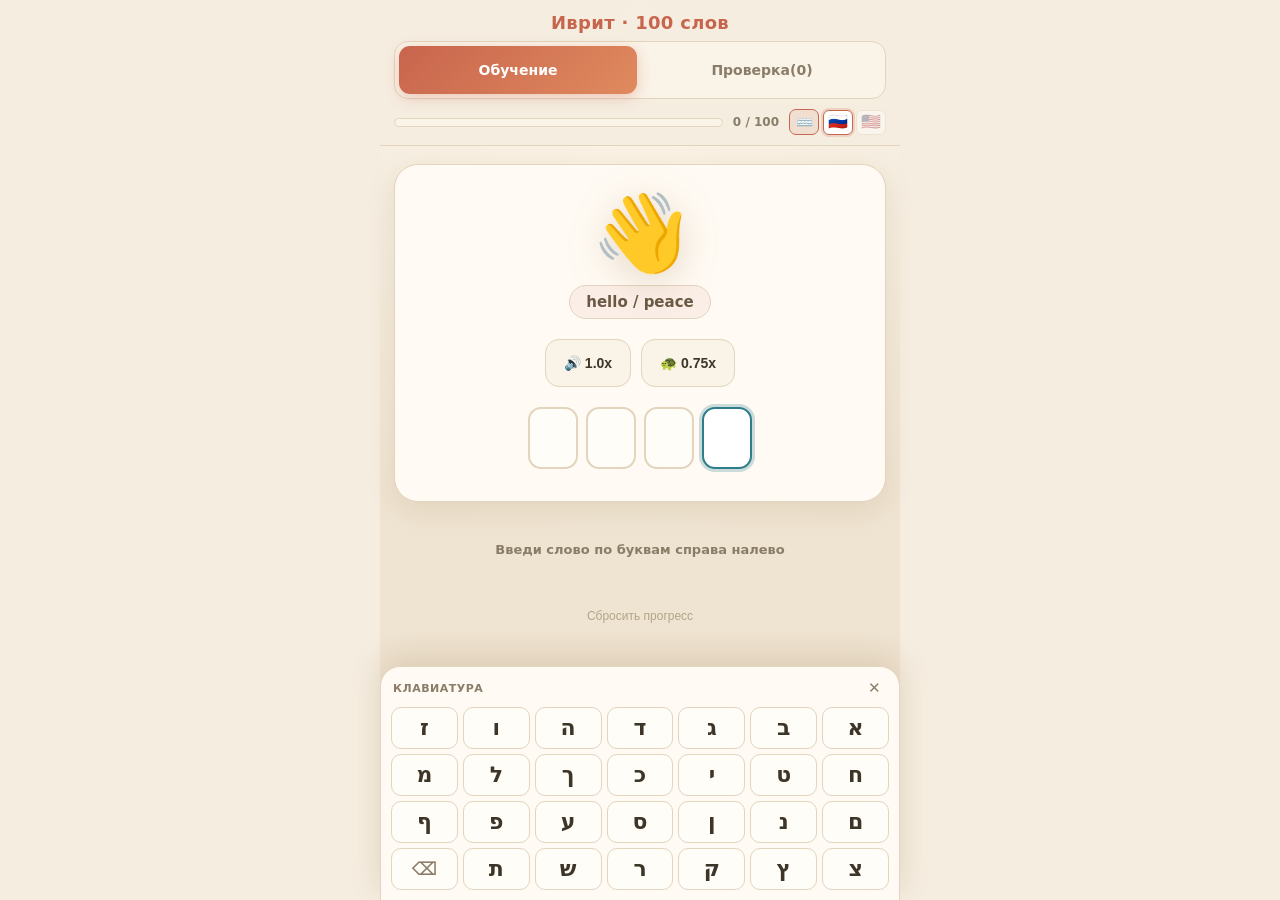
==== commit 5c9e742d: "Update index.html" ====
--- a/index.html
+++ b/index.html
@@ -297,19 +297,120 @@
     border: 1px solid rgba(45, 125, 140, .12);
     border-radius: 10px;
   }
+
+  /* ===== Язык и клавиатура в шапке ===== */
+  .header-tools { display: flex; align-items: center; gap: 4px; flex-shrink: 0; }
+  .tool-btn {
+    width: 30px; height: 26px; padding: 0;
+    border: 1px solid var(--border); border-radius: 7px;
+    background: var(--card2); color: var(--text);
+    font-size: 14px; line-height: 1; cursor: pointer;
+    display: flex; align-items: center; justify-content: center;
+    transition: all .2s; flex-shrink: 0;
+  }
+  .tool-btn:active { transform: scale(.94); }
+  .tool-btn.active {
+    border-color: var(--accent); color: var(--accent);
+    background: rgba(200, 101, 77, .1);
+  }
+  .lang-switch { display: flex; gap: 3px; flex-shrink: 0; }
+  .flag-btn {
+    width: 30px; height: 25px; padding: 0;
+    border: 1px solid var(--border); border-radius: 6px;
+    background: #fff; cursor: pointer;
+    display: flex; align-items: center; justify-content: center;
+    font-size: 16px; line-height: 1;
+    font-family: "Apple Color Emoji", "Segoe UI Emoji", "Noto Color Emoji", sans-serif;
+    opacity: .42; transition: opacity .2s, box-shadow .2s, transform .15s;
+    flex-shrink: 0;
+  }
+  .flag-btn:active { transform: scale(.94); }
+  .flag-btn.active {
+    opacity: 1; border-color: var(--accent);
+    box-shadow: 0 0 0 2px rgba(200, 101, 77, .2);
+  }
+  .flag-btn span { pointer-events: none; }
+
+  /* ===== Экранная клавиатура ===== */
+  body.kb-open { padding-bottom: calc(252px + env(safe-area-inset-bottom)); }
+  .keyboard {
+    position: fixed; left: 50%; bottom: 0;
+    transform: translate(-50%, 110%);
+    width: 100%; max-width: 520px; z-index: 40;
+    background: var(--card); border: 1px solid var(--border);
+    border-bottom: none; border-radius: 20px 20px 0 0;
+    box-shadow: 0 -10px 30px rgba(150, 110, 60, .2);
+    padding: 8px 10px calc(10px + env(safe-area-inset-bottom));
+    transition: transform .3s cubic-bezier(.22,1,.36,1);
+    visibility: hidden;
+  }
+  body.kb-open .keyboard { transform: translate(-50%, 0); visibility: visible; }
+  .keyboard-head {
+    display: flex; align-items: center; justify-content: space-between;
+    padding: 0 2px 6px;
+  }
+  .keyboard-title {
+    font-size: 11px; font-weight: 800; letter-spacing: .5px;
+    text-transform: uppercase; color: var(--muted);
+  }
+  .keyboard-close {
+    background: none; border: none; color: var(--muted);
+    font-size: 15px; cursor: pointer; padding: 2px 6px; min-height: 26px;
+  }
+  .keyboard-grid {
+    display: grid; grid-template-columns: repeat(7, 1fr);
+    gap: 5px; direction: rtl;
+  }
+  .key-btn {
+    height: 42px; border: 1px solid var(--border); border-radius: 10px;
+    background: #fffdf8; color: var(--text);
+    font-family: "Frank Ruhl Libre", "David Libre", "Noto Serif Hebrew",
+                 "Times New Roman", "DejaVu Sans", serif;
+    font-size: 22px; font-weight: 600; line-height: 1; cursor: pointer;
+    display: flex; align-items: center; justify-content: center;
+    transition: transform .12s, background .15s, border-color .15s;
+    user-select: none;
+  }
+  .key-btn:active {
+    transform: scale(.92); background: rgba(200, 101, 77, .08);
+    border-color: var(--accent);
+  }
+  .key-btn.key-back { font-size: 18px; color: var(--muted); }
+
+  /* ===== Тост ===== */
+  .toast {
+    position: fixed; left: 50%; bottom: calc(20px + env(safe-area-inset-bottom));
+    transform: translate(-50%, 12px);
+    background: var(--text); color: #fff;
+    padding: 10px 18px; border-radius: 12px;
+    font-size: 13px; font-weight: 700;
+    box-shadow: 0 10px 30px rgba(60, 45, 30, .3);
+    opacity: 0; pointer-events: none; z-index: 60;
+    transition: opacity .28s, transform .28s;
+    max-width: 90vw; text-align: center;
+  }
+  .toast.show { opacity: 1; transform: translate(-50%, 0); }
+  body.kb-open .toast { bottom: calc(262px + env(safe-area-inset-bottom)); }
 </style>
 </head>
 <body>
 
 <header>
-  <div class="title">Иврит · 100 слов</div>
+  <div class="title" id="app-title" data-i18n="appTitle">Иврит · 100 слов</div>
   <div class="tabs">
-    <div class="tab active" id="tab-learn">Обучение</div>
-    <div class="tab" id="tab-review">Проверка (<span id="review-count">0</span>)</div>
+    <div class="tab active" id="tab-learn" data-i18n="tabLearn">Обучение</div>
+    <div class="tab" id="tab-review"><span data-i18n="tabReview">Проверка</span> (<span id="review-count">0</span>)</div>
   </div>
   <div class="progress-wrap">
     <div class="progress-bar"><div class="progress-fill" id="progress-fill"></div></div>
     <div class="progress-text" id="progress-text">0 / 100</div>
+    <div class="header-tools">
+      <button class="tool-btn" id="btn-keyboard" type="button" title="Клавиатура" aria-label="Клавиатура">⌨️</button>
+      <div class="lang-switch" id="lang-switch" role="group" aria-label="Language / Язык">
+        <button class="flag-btn" type="button" data-lang="ru" title="Русский" aria-label="Русский"><span aria-hidden="true">🇷🇺</span></button>
+        <button class="flag-btn" type="button" data-lang="en" title="English" aria-label="English"><span aria-hidden="true">🇺🇸</span></button>
+      </div>
+    </div>
   </div>
 </header>
 
@@ -324,21 +425,21 @@
     <div class="cells" id="learn-cells"></div>
   </div>
   <div class="info-line error-hint" id="learn-hint"></div>
-  <div class="info-line">Введи слово по буквам справа налево</div>
+  <div class="info-line" data-i18n="learnSubtitle">Введи слово по буквам справа налево</div>
 </main>
 
 <main id="screen-review">
   <div class="subtabs">
-    <div class="subtab active" id="subtab-train">Тренировка</div>
-    <div class="subtab" id="subtab-dict">Словарь (<span id="dict-count">0</span>)</div>
+    <div class="subtab active" id="subtab-train" data-i18n="subtabTrain">Тренировка</div>
+    <div class="subtab" id="subtab-dict"><span data-i18n="dictionary">Словарь</span> (<span id="dict-count">0</span>)</div>
   </div>
 
   <!-- Тренировка -->
   <div id="review-train">
     <div class="empty" id="review-empty">
       <div class="empty-icon">📚</div>
-      <div class="empty-title">Пока нечего проверять</div>
-      <div class="empty-text">Сначала выучи хотя бы одно слово в режиме «Обучение». Затем здесь можно будет проверить свою память.</div>
+      <div class="empty-title" data-i18n="emptyReviewTitle">Пока нечего проверять</div>
+      <div class="empty-text" data-i18n="emptyReviewText">Сначала выучи хотя бы одно слово в режиме «Обучение». Затем здесь можно будет проверить свою память.</div>
     </div>
     <div id="review-content" style="display:none;">
       <div class="train-info-line" id="train-info"></div>
@@ -347,7 +448,7 @@
         <div class="en-label" id="review-en"></div>
         <input class="review-input" id="review-input" lang="he" dir="rtl" autocomplete="off" autocapitalize="off" autocorrect="off" spellcheck="false" placeholder="…">
         <div class="review-answer" id="review-answer"></div>
-        <button class="btn-primary" id="btn-check">Проверить</button>
+        <button class="btn-primary" id="btn-check" data-i18n="check">Проверить</button>
       </div>
     </div>
   </div>
@@ -356,22 +457,31 @@
   <div id="review-dict" style="display:none; flex-direction:column;">
     <div class="dict-selected-info" id="dict-selected-info"></div>
     <div class="dict-controls">
-      <button class="dict-btn" id="btn-select-all">✓ Выбрать все</button>
-      <button class="dict-btn" id="btn-select-none">✕ Снять все</button>
+      <button class="dict-btn" id="btn-select-all" data-i18n="selectAll">✓ Выбрать все</button>
+      <button class="dict-btn" id="btn-select-none" data-i18n="clearAll">✕ Снять все</button>
       <button class="dict-btn" id="btn-sort">↕️ По порядку</button>
     </div>
     <div class="dict-list" id="dict-list"></div>
     <div id="dict-empty" class="empty" style="display:none;">
       <div class="empty-icon">📖</div>
-      <div class="empty-title">Словарь пуст</div>
-      <div class="empty-text">Выучите слова в разделе «Обучение» — и они появятся здесь с статистикой ответов.</div>
+      <div class="empty-title" data-i18n="emptyDictTitle">Словарь пуст</div>
+      <div class="empty-text" data-i18n="emptyDictText">Выучите слова в разделе «Обучение» — и они появятся здесь с статистикой ответов.</div>
     </div>
   </div>
 </main>
 
 <footer>
-  <button class="reset-btn" id="btn-reset">Сбросить прогресс</button>
+  <button class="reset-btn" id="btn-reset" data-i18n="reset">Сбросить прогресс</button>
 </footer>
+
+<div class="keyboard" id="keyboard" aria-hidden="true">
+  <div class="keyboard-head">
+    <span class="keyboard-title" data-i18n="keyboardTitle">Клавиатура</span>
+    <button class="keyboard-close" id="btn-keyboard-close" type="button" aria-label="Скрыть клавиатуру">✕</button>
+  </div>
+  <div class="keyboard-grid" id="keyboard-grid" dir="rtl"></div>
+</div>
+<div class="toast" id="toast"></div>
 
 <div class="modal-hint" id="modal">
   <div class="modal-card">
@@ -490,6 +600,21 @@
   { id: 100, emoji: "⬅️", en: "left (dir)", hebrew: "שמאלה", translit: "смола" }
 ];
 
+/* ----------------- Латиница для английской версии ----------------- */
+const RU_LAT = {
+  'а':'a', 'б':'b', 'в':'v', 'г':'g', 'д':'d', 'е':'e', 'ё':'yo', 'ж':'zh',
+  'з':'z', 'и':'i', 'й':'y', 'к':'k', 'л':'l', 'м':'m', 'н':'n', 'о':'o',
+  'п':'p', 'р':'r', 'с':'s', 'т':'t', 'у':'u', 'ф':'f', 'х':'kh', 'ц':'ts',
+  'ч':'ch', 'ш':'sh', 'щ':'shch', 'ъ':'', 'ы':'y', 'ь':'', 'э':'e',
+  'ю':'yu', 'я':'ya'
+};
+function romanize(text) {
+  return Array.from(String(text).toLowerCase()).map(function (ch) {
+    return RU_LAT[ch] !== undefined ? RU_LAT[ch] : ch;
+  }).join('');
+}
+VOCABULARY.forEach(function (w) { w.translitEn = romanize(w.translit); });
+
 /* ----------------- Софийные буквы ----------------- */
 const SOFIYOT = { 'מ':'ם','כ':'ך','פ':'ף','נ':'ן','צ':'ץ' };
 
@@ -498,19 +623,123 @@
 const LS_STATS    = 'hebrew100_stats_v2';
 const LS_SELECTED = 'hebrew100_selected_v2';
 const LS_SORT     = 'hebrew100_sort_v2';
+const LS_LANG     = 'hebrew100_lang_v1';
+const LS_KB       = 'hebrew100_keyboard_v1';
 
 /* ----------------- Состояние ----------------- */
 let learned = new Set(loadLearned());
 let stats = loadStats();
 let selected = new Set(loadSelected().filter(id => learned.has(id)));
 let dictSort = loadSort();
+let currentLang = loadLang();
 let currentSubTab = 'train';
+let keyboardOpen = loadKeyboard();
+let toastTimer = null;
 
 let currentLearnWord = null;
 let currentCells = [];
 let correctionMode = false;
 let reviewQueue = [];
 let currentReviewWord = null;
+
+function loadLang() {
+  try { return localStorage.getItem(LS_LANG) === 'en' ? 'en' : 'ru'; }
+  catch (e) { return 'ru'; }
+}
+function saveLang() {
+  try { localStorage.setItem(LS_LANG, currentLang); } catch (e) {}
+}
+function loadKeyboard() {
+  try {
+    const raw = localStorage.getItem(LS_KB);
+    if (raw === '1') return true;
+    if (raw === '0') return false;
+  } catch (e) {}
+  return !!(window.matchMedia && window.matchMedia('(pointer: fine)').matches);
+}
+
+/* ----------------- Локализация RU / EN ----------------- */
+const I18N = {
+  ru: {
+    appTitle: 'Иврит · 100 слов',
+    tabLearn: 'Обучение',
+    tabReview: 'Проверка',
+    subtabTrain: 'Тренировка',
+    dictionary: 'Словарь',
+    learnSubtitle: 'Введи слово по буквам справа налево',
+    check: 'Проверить',
+    emptyReviewTitle: 'Пока нечего проверять',
+    emptyReviewText: 'Сначала выучи хотя бы одно слово в режиме «Обучение». Затем здесь можно будет проверить свою память.',
+    emptyDictTitle: 'Словарь пуст',
+    emptyDictText: 'Выучите слова в разделе «Обучение» — и они появятся здесь с статистикой ответов.',
+    selectAll: '✓ Выбрать все',
+    clearAll: '✕ Снять все',
+    sortDefault: '↕️ По порядку',
+    sortWorst: '📉 Сложные ↑',
+    sortBest: '📈 Лёгкие ↑',
+    reset: 'Сбросить прогресс',
+    resetConfirm: 'Сбросить весь прогресс? Выученные слова и статистика будут удалены.',
+    learnError: 'Есть ошибки — перепиши слово целиком, правильные буквы тоже',
+    trainSelected: 'Тренируем выбранные: {n} из {m} слов',
+    trainAll: 'Тренируем все выученные: {n} слов',
+    dictAll: '🎯 Для тренировки: все ({n})',
+    dictSelected: '🎯 Для тренировки выбрано: {n} из {m}',
+    noSelectedTitle: 'Нет выбранных слов',
+    noSelectedText: 'Открой «Словарь» и выбери слова для тренировки.',
+    allLearned: 'Все 100 слов выучены!',
+    greatRepeat: 'Отлично! Повтори вслух:',
+    ttsUnavailable: 'Озвучка недоступна в этом браузере',
+    keyboardTitle: 'Клавиатура',
+    keyboardHide: 'Скрыть клавиатуру'
+  },
+  en: {
+    appTitle: 'Hebrew · 100 words',
+    tabLearn: 'Learn',
+    tabReview: 'Review',
+    subtabTrain: 'Practice',
+    dictionary: 'Dictionary',
+    learnSubtitle: 'Type the word letter by letter from right to left',
+    check: 'Check',
+    emptyReviewTitle: 'Nothing to review yet',
+    emptyReviewText: 'Learn at least one word in the “Learn” section first, then come back to test your memory.',
+    emptyDictTitle: 'Dictionary is empty',
+    emptyDictText: 'Learn words in the “Learn” section — they will appear here with answer statistics.',
+    selectAll: '✓ Select all',
+    clearAll: '✕ Clear all',
+    sortDefault: '↕️ In order',
+    sortWorst: '📉 Hardest ↑',
+    sortBest: '📈 Easiest ↑',
+    reset: 'Reset progress',
+    resetConfirm: 'Reset all progress? Learned words and statistics will be deleted.',
+    learnError: 'There are mistakes — retype the whole word, including the correct letters',
+    trainSelected: 'Practicing selected: {n} of {m} words',
+    trainAll: 'Practicing all learned words: {n}',
+    dictAll: '🎯 All words for practice ({n})',
+    dictSelected: '🎯 Selected for practice: {n} of {m}',
+    noSelectedTitle: 'No selected words',
+    noSelectedText: 'Open “Dictionary” and choose words to practice.',
+    allLearned: 'All 100 words learned!',
+    greatRepeat: 'Correct! Say it out loud:',
+    ttsUnavailable: 'Speech is not available in this browser',
+    keyboardTitle: 'Keyboard',
+    keyboardHide: 'Hide keyboard'
+  }
+};
+
+function t(key, vars) {
+  const dict = I18N[currentLang] || I18N.ru;
+  let out = dict[key] !== undefined ? dict[key] : I18N.ru[key];
+  if (out === undefined) out = key;
+  if (vars) {
+    Object.keys(vars).forEach(function (k) {
+      out = out.split('{' + k + '}').join(String(vars[k]));
+    });
+  }
+  return out;
+}
+function translitFor(word) {
+  return currentLang === 'en' ? word.translitEn : word.translit;
+}
 
 /* ----------------- Загрузка / сохранение ----------------- */
 function loadLearned() {
@@ -576,28 +805,115 @@
   return 'var(--danger)';
 }
 
-/* ----------------- TTS ----------------- */
+/* ----------------- TTS (desktop / Android / iOS) ----------------- */
+let voices = [];
+let heVoice = null;
 let ruVoice = null;
-function pickRuVoice() {
+let enVoice = null;
+let anyVoice = null;
+let currentUtterance = null; // keeps the utterance alive (Chrome GC bug)
+let pendingSpeak = null;
+
+function findVoice(langRe, nameRe) {
+  return voices.find(function (v) { return langRe.test(v.lang || ''); }) ||
+         voices.find(function (v) { return nameRe.test(v.name || ''); }) || null;
+}
+function refreshVoices() {
   if (!('speechSynthesis' in window)) return;
-  const voices = speechSynthesis.getVoices();
-  ruVoice = voices.find(v => /ru/i.test(v.lang)) || voices.find(v => /russian/i.test(v.name)) || null;
+  try { voices = speechSynthesis.getVoices() || []; }
+  catch (e) { voices = []; }
+  heVoice = findVoice(/^he([-_]|$)/i, /hebrew/i);
+  ruVoice = findVoice(/^ru([-_]|$)/i, /russian/i);
+  enVoice = findVoice(/^en[-_]?us/i, /english/i) || findVoice(/^en([-_]|$)/i, /english/i);
+  anyVoice = voices.find(function (v) { return v.default; }) || voices[0] || null;
 }
 if ('speechSynthesis' in window) {
-  pickRuVoice();
-  speechSynthesis.onvoiceschanged = pickRuVoice;
-}
-function speak(text, rate = 1) {
-  if (!('speechSynthesis' in window)) return;
+  refreshVoices();
+  if (typeof speechSynthesis.addEventListener === 'function') {
+    speechSynthesis.addEventListener('voiceschanged', refreshVoices);
+  } else {
+    speechSynthesis.onvoiceschanged = refreshVoices;
+  }
+  // iOS/Safari only allows synthesis after a user gesture.
+  const unlockTTS = function () {
+    try { speechSynthesis.resume(); } catch (e) {}
+    refreshVoices();
+    document.removeEventListener('pointerdown', unlockTTS);
+    document.removeEventListener('touchstart', unlockTTS);
+    document.removeEventListener('keydown', unlockTTS);
+  };
+  document.addEventListener('pointerdown', unlockTTS, { passive: true });
+  document.addEventListener('touchstart', unlockTTS, { passive: true });
+  document.addEventListener('keydown', unlockTTS);
+}
+
+function showToast(text) {
+  const el = document.getElementById('toast');
+  if (!el) return;
+  el.textContent = text;
+  el.classList.add('show');
+  clearTimeout(toastTimer);
+  toastTimer = setTimeout(function () { el.classList.remove('show'); }, 1900);
+}
+
+function speakText(text, lang, voice, rate) {
+  if (!('speechSynthesis' in window)) return false;
   try {
     speechSynthesis.cancel();
+    if (speechSynthesis.paused) speechSynthesis.resume();
     const u = new SpeechSynthesisUtterance(text);
-    u.lang = 'ru-RU';
-    if (ruVoice) u.voice = ruVoice;
+    u.lang = lang;
+    if (voice) u.voice = voice;
     u.rate = rate;
     u.pitch = 1;
+    currentUtterance = u;
     speechSynthesis.speak(u);
-  } catch (e) {}
+    return true;
+  } catch (e) { return false; }
+}
+
+function speakWord(word, slow, isRetry) {
+  if (!word) return;
+  if (!('speechSynthesis' in window)) {
+    showToast(t('ttsUnavailable'));
+    return;
+  }
+  refreshVoices();
+  if (!voices.length) {
+    if (isRetry) { showToast(t('ttsUnavailable')); return; }
+    pendingSpeak = { word: word, slow: slow };
+    setTimeout(function () {
+      const p = pendingSpeak;
+      pendingSpeak = null;
+      if (p) speakWord(p.word, p.slow, true);
+    }, 350);
+    return;
+  }
+
+  const rate = slow ? 0.75 : 1;
+  let text, lang, voice;
+  if (heVoice) {
+    text = word.hebrew;
+    lang = 'he-IL';
+    voice = heVoice;
+  } else if (currentLang === 'ru' && ruVoice) {
+    text = word.translit;
+    lang = 'ru-RU';
+    voice = ruVoice;
+  } else if (enVoice) {
+    text = word.translitEn;
+    lang = 'en-US';
+    voice = enVoice;
+  } else if (ruVoice) {
+    text = word.translit;
+    lang = 'ru-RU';
+    voice = ruVoice;
+  } else {
+    text = word.translitEn;
+    lang = (anyVoice && anyVoice.lang) ? anyVoice.lang : 'en-US';
+    voice = anyVoice;
+  }
+  speakText(text, lang, voice, rate);
 }
 
 /* ----------------- Прогресс и табы ----------------- */
@@ -622,6 +938,7 @@
     document.getElementById('screen-review').classList.add('active');
     switchSubTab(currentSubTab);
   }
+  syncKeyboard();
 }
 function switchSubTab(name) {
   currentSubTab = name;
@@ -636,12 +953,21 @@
     document.getElementById('review-dict').style.display = 'flex';
     renderDictionary();
   }
+  syncKeyboard();
 }
 
 document.getElementById('tab-learn').addEventListener('click', () => switchTab('learn'));
 document.getElementById('tab-review').addEventListener('click', () => switchTab('review'));
 document.getElementById('subtab-train').addEventListener('click', () => switchSubTab('train'));
 document.getElementById('subtab-dict').addEventListener('click', () => switchSubTab('dict'));
+
+document.querySelectorAll('.flag-btn').forEach(function (b) {
+  b.addEventListener('click', function () { setLang(b.dataset.lang); });
+});
+document.getElementById('btn-keyboard').addEventListener('click', onKeyboardToggle);
+document.getElementById('btn-keyboard-close').addEventListener('click', function () {
+  setKeyboardOpen(false);
+});
 
 /* ----------------- ОБУЧЕНИЕ ----------------- */
 function renderLearnCard() {
@@ -661,8 +987,6 @@
 
   buildCells(currentLearnWord.hebrew);
   updateProgress();
-
-  setTimeout(() => speak(currentLearnWord.translit, 1), 250);
 }
 
 function buildCells(hebrew) {
@@ -759,7 +1083,7 @@
     correctionMode = false;
     setTimeout(() => {
       if (learned.size >= VOCABULARY.length) {
-        showModal('🎉', 'Все 100 слов выучены!', currentLearnWord.translit, currentLearnWord.hebrew);
+        showModal('🎉', t('allLearned'), translitFor(currentLearnWord), currentLearnWord.hebrew);
         setTimeout(() => { renderLearnCard(); }, 2500);
       } else {
         renderLearnCard();
@@ -773,7 +1097,7 @@
     const card = document.getElementById('learn-card');
     card.classList.add('wrong');
     if (navigator.vibrate) try { navigator.vibrate(30); } catch {}
-    document.getElementById('learn-hint').textContent = 'Есть ошибки — перепиши слово целиком, правильные буквы тоже';
+    document.getElementById('learn-hint').textContent = t('learnError');
 
     const firstWrong = Math.min(...wrongIndices);
     setTimeout(() => {
@@ -786,10 +1110,10 @@
 
 /* ----------------- АУДИО КНОПКИ ----------------- */
 document.getElementById('btn-audio-1').addEventListener('click', () => {
-  if (currentLearnWord) speak(currentLearnWord.translit, 1);
+  if (currentLearnWord) speakWord(currentLearnWord, false);
 });
 document.getElementById('btn-audio-slow').addEventListener('click', () => {
-  if (currentLearnWord) speak(currentLearnWord.translit, 0.75);
+  if (currentLearnWord) speakWord(currentLearnWord, true);
 });
 
 /* ----------------- ПРОВЕРКА (Тренировка) ----------------- */
@@ -808,7 +1132,10 @@
 function renderReview() {
   updateProgress();
   if (learned.size === 0) {
-    document.getElementById('review-empty').style.display = 'flex';
+    const box = document.getElementById('review-empty');
+    box.style.display = 'flex';
+    box.querySelector('.empty-title').textContent = t('emptyReviewTitle');
+    box.querySelector('.empty-text').textContent = t('emptyReviewText');
     document.getElementById('review-content').style.display = 'none';
     return;
   }
@@ -816,19 +1143,14 @@
   document.getElementById('review-content').style.display = 'block';
 
   // Информация о выбранном наборе
-  const infoEl = document.getElementById('train-info');
-  if (selected.size > 0) {
-    infoEl.textContent = `Тренируем выбранные: ${selected.size} из ${learned.size} слов`;
-  } else {
-    infoEl.textContent = `Тренируем все выученные: ${learned.size} слов`;
-  }
+  updateTrainInfo();
 
   if (reviewQueue.length === 0) reviewQueue = buildReviewQueue();
   if (reviewQueue.length === 0) {
     // выбранные слова не входят в выученные
     document.getElementById('review-empty').style.display = 'flex';
-    document.getElementById('review-empty').querySelector('.empty-title').textContent = 'Нет выбранных слов';
-    document.getElementById('review-empty').querySelector('.empty-text').textContent = 'Открой «Словарь» и выбери слова для тренировки.';
+    document.getElementById('review-empty').querySelector('.empty-title').textContent = t('noSelectedTitle');
+    document.getElementById('review-empty').querySelector('.empty-text').textContent = t('noSelectedText');
     document.getElementById('review-content').style.display = 'none';
     return;
   }
@@ -860,11 +1182,11 @@
   }
   if (normalized === currentReviewWord.hebrew) {
     recordResult(currentReviewWord.id, true);
-    speak(currentReviewWord.translit, 1);
+    speakWord(currentReviewWord, false);
     const card = document.getElementById('review-card');
     card.classList.add('correct');
     if (navigator.vibrate) try { navigator.vibrate(50); } catch {}
-    showModal('🎉', 'Отлично! Повтори вслух:', currentReviewWord.translit, currentReviewWord.hebrew);
+    showModal('🎉', t('greatRepeat'), translitFor(currentReviewWord), currentReviewWord.hebrew);
     setTimeout(() => { hideModal(); renderReview(); }, 1500);
   } else {
     recordResult(currentReviewWord.id, false);
@@ -903,12 +1225,7 @@
   document.querySelector('.dict-controls').style.display = '';
 
   // Информация о выборе
-  const infoEl = document.getElementById('dict-selected-info');
-  if (selected.size === 0) {
-    infoEl.textContent = `🎯 Для тренировки: все (${learnedList.length})`;
-  } else {
-    infoEl.textContent = `🎯 Для тренировки выбрано: ${selected.size} из ${learnedList.length}`;
-  }
+  updateDictSelectedInfo();
 
   // Сортировка
   const sorted = [...learnedList];
@@ -973,11 +1290,11 @@
   hebrewEl.textContent = word.hebrew;
   const translitEl = document.createElement('div');
   translitEl.className = 'dict-translit';
-  translitEl.innerHTML = `${word.translit} <span class="dict-speak">🔊</span>`;
+  translitEl.innerHTML = `${translitFor(word)} <span class="dict-speak">🔊</span>`;
   translitEl.addEventListener('click', (e) => {
     e.stopPropagation();
     e.preventDefault();
-    speak(word.translit, 1);
+    speakWord(word, false);
   });
   const enEl = document.createElement('div');
   enEl.className = 'dict-en';
@@ -1024,14 +1341,25 @@
   return item;
 }
 
+function updateTrainInfo() {
+  const infoEl = document.getElementById('train-info');
+  if (!infoEl) return;
+  if (learned.size === 0) { infoEl.textContent = ''; return; }
+  if (selected.size > 0) {
+    infoEl.textContent = t('trainSelected', { n: selected.size, m: learned.size });
+  } else {
+    infoEl.textContent = t('trainAll', { n: learned.size });
+  }
+}
+
 function updateDictSelectedInfo() {
   const learnedList = VOCABULARY.filter(w => learned.has(w.id));
   if (learnedList.length === 0) return;
   const infoEl = document.getElementById('dict-selected-info');
   if (selected.size === 0) {
-    infoEl.textContent = `🎯 Для тренировки: все (${learnedList.length})`;
+    infoEl.textContent = t('dictAll', { n: learnedList.length });
   } else {
-    infoEl.textContent = `🎯 Для тренировки выбрано: ${selected.size} из ${learnedList.length}`;
+    infoEl.textContent = t('dictSelected', { n: selected.size, m: learnedList.length });
   }
 }
 
@@ -1062,14 +1390,205 @@
 function updateSortButton() {
   const btn = document.getElementById('btn-sort');
   const labels = {
-    'default': '↕️ По порядку',
-    'worst':   '📉 Сложные ↑',
-    'best':    '📈 Лёгкие ↑'
+    'default': t('sortDefault'),
+    'worst':   t('sortWorst'),
+    'best':    t('sortBest')
   };
   btn.textContent = labels[dictSort];
   btn.classList.toggle('active-sort', dictSort !== 'default');
 }
 document.getElementById('btn-sort').addEventListener('click', cycleSort);
+
+/* ----------------- ЯЗЫК / КЛАВИАТУРА ----------------- */
+function updateFlags() {
+  document.querySelectorAll('.flag-btn').forEach(function (b) {
+    const active = b.dataset.lang === currentLang;
+    b.classList.toggle('active', active);
+    b.setAttribute('aria-pressed', active ? 'true' : 'false');
+  });
+}
+
+function applyLanguage() {
+  document.documentElement.lang = currentLang;
+  document.title = t('appTitle');
+  document.querySelectorAll('[data-i18n]').forEach(function (el) {
+    el.textContent = t(el.dataset.i18n);
+  });
+  updateFlags();
+  updateProgress();
+  updateSortButton();
+  updateTrainInfo();
+  updateDictSelectedInfo();
+
+  const kbBtn = document.getElementById('btn-keyboard');
+  if (kbBtn) {
+    kbBtn.title = t('keyboardTitle');
+    kbBtn.setAttribute('aria-label', t('keyboardTitle'));
+  }
+  const kbClose = document.getElementById('btn-keyboard-close');
+  if (kbClose) kbClose.setAttribute('aria-label', t('keyboardHide'));
+
+  const hint = document.getElementById('learn-hint');
+  if (hint) hint.textContent = '';
+
+  const reviewEmpty = document.getElementById('review-empty');
+  if (reviewEmpty && reviewEmpty.style.display !== 'none') {
+    const title = reviewEmpty.querySelector('.empty-title');
+    const text = reviewEmpty.querySelector('.empty-text');
+    if (learned.size === 0) {
+      title.textContent = t('emptyReviewTitle');
+      text.textContent = t('emptyReviewText');
+    } else {
+      title.textContent = t('noSelectedTitle');
+      text.textContent = t('noSelectedText');
+    }
+  }
+
+  const dict = document.getElementById('review-dict');
+  if (dict && dict.style.display !== 'none') renderDictionary();
+}
+
+function setLang(code) {
+  if (currentLang === code) return;
+  currentLang = code;
+  saveLang();
+  hideModal();
+  applyLanguage();
+}
+
+const HE_KEYS = ['א','ב','ג','ד','ה','ו','ז','ח','ט','י',
+                 'כ','ך','ל','מ','ם','נ','ן','ס','ע','פ',
+                 'ף','צ','ץ','ק','ר','ש','ת'];
+
+function buildKeyboard() {
+  const grid = document.getElementById('keyboard-grid');
+  if (!grid) return;
+  grid.innerHTML = '';
+  HE_KEYS.forEach(function (ch) {
+    const b = document.createElement('button');
+    b.type = 'button';
+    b.className = 'key-btn';
+    b.textContent = ch;
+    b.setAttribute('aria-label', ch);
+    b.addEventListener('mousedown', function (e) { e.preventDefault(); });
+    b.addEventListener('click', function () { kbInsert(ch); });
+    grid.appendChild(b);
+  });
+  const back = document.createElement('button');
+  back.type = 'button';
+  back.className = 'key-btn key-back';
+  back.textContent = '⌫';
+  back.setAttribute('aria-label', 'Backspace');
+  back.addEventListener('mousedown', function (e) { e.preventDefault(); });
+  back.addEventListener('click', kbBackspace);
+  grid.appendChild(back);
+}
+
+function kbContextOK() {
+  const learnActive = document.getElementById('screen-learn').classList.contains('active');
+  const reviewActive = document.getElementById('screen-review').classList.contains('active');
+  const trainBox = document.getElementById('review-train');
+  const trainVisible = trainBox && trainBox.style.display !== 'none';
+  return learnActive || (reviewActive && currentSubTab === 'train' && trainVisible);
+}
+
+function kbTarget() {
+  const active = document.activeElement;
+  const learnActive = document.getElementById('screen-learn').classList.contains('active');
+  if (active && active.classList && active.classList.contains('cell') && learnActive) {
+    return active;
+  }
+
+  const reviewInputEl = document.getElementById('review-input');
+  const reviewContent = document.getElementById('review-content');
+  if (document.getElementById('screen-review').classList.contains('active') &&
+      currentSubTab === 'train' &&
+      reviewContent && reviewContent.style.display !== 'none') {
+    return reviewInputEl;
+  }
+
+  if (document.getElementById('screen-learn').classList.contains('active')) {
+    if (currentCells.length) {
+      return currentCells.find(function (c) { return !c.value; }) || null;
+    }
+  }
+  return null;
+}
+
+function focusEnd(input) {
+  try { input.focus({ preventScroll: true }); }
+  catch (e) { input.focus(); }
+  const len = input.value.length;
+  try { input.setSelectionRange(len, len); } catch (e) {}
+}
+
+function kbInsert(ch) {
+  const target = kbTarget();
+  if (!target) return;
+  if (target.classList.contains('cell')) {
+    target.focus();
+    target.value = ch;
+    target.dispatchEvent(new Event('input', { bubbles: true }));
+  } else {
+    target.value = (target.value || '') + ch;
+    focusEnd(target);
+  }
+}
+
+function kbBackspace() {
+  const target = kbTarget();
+  if (!target) return;
+  if (target.classList.contains('cell')) {
+    target.focus();
+    if (target.value) {
+      target.value = '';
+      target.classList.remove('wrong-cell', 'shake');
+    } else {
+      const idx = currentCells.indexOf(target);
+      if (idx > 0) {
+        const prev = currentCells[idx - 1];
+        prev.value = '';
+        prev.classList.remove('wrong-cell', 'shake');
+        prev.focus();
+      }
+    }
+  } else {
+    target.value = Array.from(target.value || '').slice(0, -1).join('');
+    focusEnd(target);
+  }
+}
+
+function syncKeyboard() {
+  const show = keyboardOpen && kbContextOK();
+  document.body.classList.toggle('kb-open', show);
+  const kb = document.getElementById('keyboard');
+  if (kb) kb.setAttribute('aria-hidden', show ? 'false' : 'true');
+  const btn = document.getElementById('btn-keyboard');
+  if (btn) btn.classList.toggle('active', show);
+}
+
+function setKeyboardOpen(open) {
+  keyboardOpen = open;
+  try { localStorage.setItem(LS_KB, open ? '1' : '0'); } catch (e) {}
+  syncKeyboard();
+  if (open && window.matchMedia && window.matchMedia('(pointer: fine)').matches) {
+    const target = kbTarget();
+    if (target) target.focus();
+  }
+}
+
+function onKeyboardToggle() {
+  if (!kbContextOK()) {
+    if (document.getElementById('screen-review').classList.contains('active')) {
+      switchSubTab('train');
+    } else {
+      switchTab('learn');
+    }
+    setKeyboardOpen(true);
+    return;
+  }
+  setKeyboardOpen(!keyboardOpen);
+}
 
 /* ----------------- МОДАЛ ----------------- */
 function showModal(emoji, title, translit, hebrew) {
@@ -1083,7 +1602,7 @@
 
 /* ----------------- СБРОС ----------------- */
 document.getElementById('btn-reset').addEventListener('click', () => {
-  if (confirm('Сбросить весь прогресс? Выученные слова и статистика будут удалены.')) {
+  if (confirm(t('resetConfirm'))) {
     learned = new Set();
     stats = {};
     selected = new Set();
@@ -1100,9 +1619,11 @@
 });
 
 /* ----------------- ИНИЦИАЛИЗАЦИЯ ----------------- */
+buildKeyboard();
+applyLanguage();
 updateProgress();
 renderLearnCard();
-if ('speechSynthesis' in window) setTimeout(pickRuVoice, 300);
+syncKeyboard();
 
 let lastTouchEnd = 0;
 document.addEventListener('touchend', (e) => {
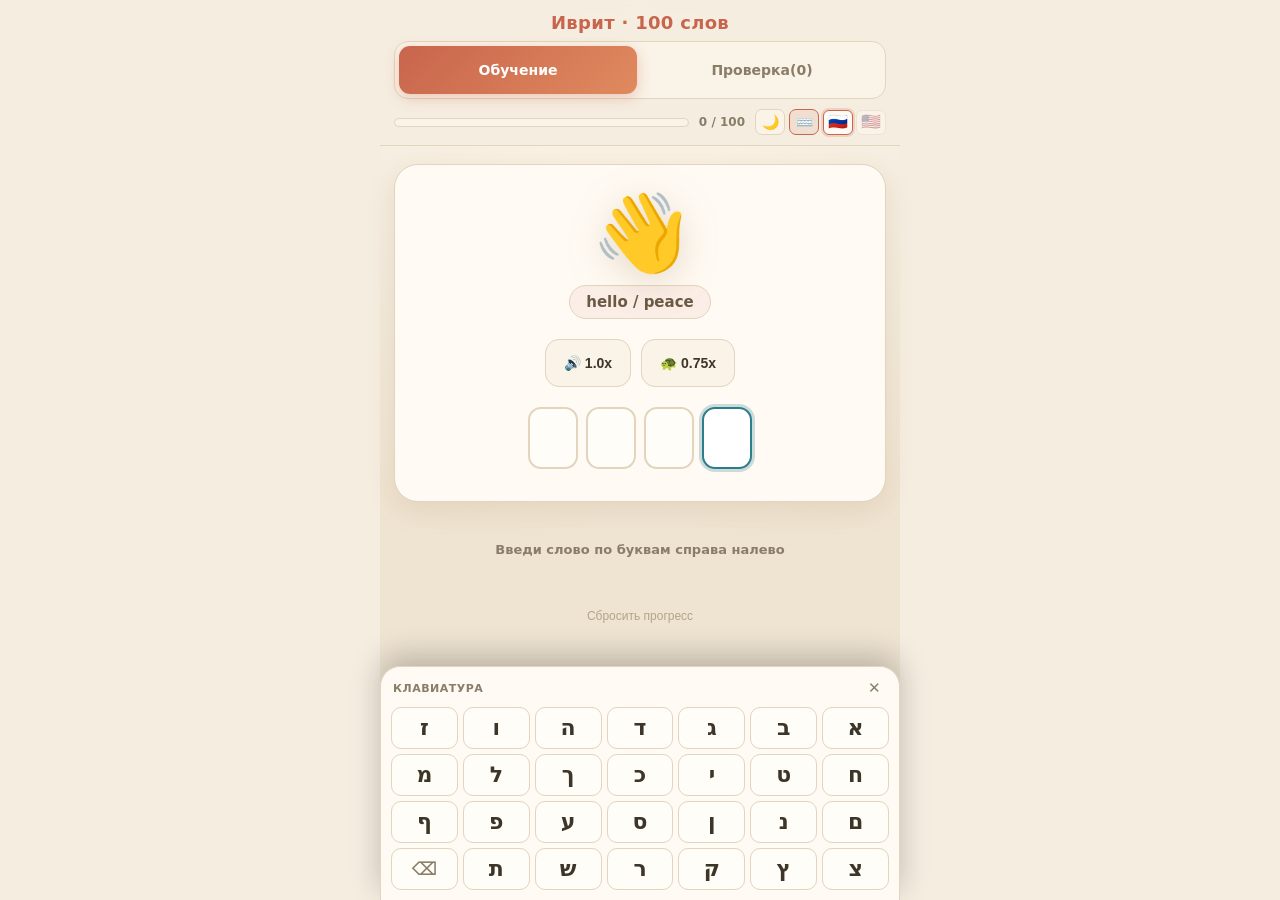
==== commit e909bda5: "Update index.html" ====
--- a/index.html
+++ b/index.html
@@ -7,21 +7,78 @@
 <meta name="apple-mobile-web-app-capable" content="yes">
 <meta name="apple-mobile-web-app-status-bar-style" content="default">
 <title>Иврит 100 слов</title>
+<script>
+(function(){var t=null;try{t=localStorage.getItem('hebrew_theme_v1');}catch(e){}if(t!=='dark'&&t!=='light'){t=(window.matchMedia&&window.matchMedia('(prefers-color-scheme: dark)').matches)?'dark':'light';}document.documentElement.setAttribute('data-theme',t);})();
+</script>
 <style>
   * { box-sizing: border-box; -webkit-tap-highlight-color: transparent; }
   :root {
+    color-scheme: light;
     --bg: #f5ede0;
     --bg2: #efe4d2;
+    --bg-glow: #fff6e8;
+    --header-bg: rgba(245, 237, 224, .92);
     --card: #fffaf3;
     --card2: #faf3e7;
+    --input-bg: #fffdf8;
+    --input-focus: #ffffff;
     --accent: #c8654d;
+    --accent-btn: #c8654d;
+    --accent-grad: #e08a5e;
     --accent2: #2d7d8c;
     --olive: #6b8e4e;
     --danger: #b3412e;
     --text: #3d3528;
     --muted: #8a7d68;
+    --faint: #b3a48a;
+    --label-text: #6a5a45;
     --border: #e2d4bd;
+    --toast-bg: #3d3528;
+    --toast-text: #ffffff;
+    --overlay: rgba(60, 45, 30, .55);
+    --emoji-filter: drop-shadow(0 6px 18px rgba(150, 110, 60, .25));
     --shadow: 0 8px 28px rgba(150, 110, 60, .14);
+    --shadow-soft: 0 4px 14px rgba(150, 110, 60, .07);
+  }
+  html[data-theme="dark"] {
+    color-scheme: dark;
+    --bg: #16120f;
+    --bg2: #1d1813;
+    --bg-glow: #2a2119;
+    --header-bg: rgba(22, 18, 15, .92);
+    --card: #241e18;
+    --card2: #2d251d;
+    --input-bg: #1b1611;
+    --input-focus: #292219;
+    --accent: #e08a6a;
+    --accent-btn: #b15c43;
+    --accent-grad: #cf7354;
+    --accent2: #6fb8c2;
+    --olive: #9cbf72;
+    --danger: #e0755e;
+    --text: #efe4d3;
+    --muted: #a99a84;
+    --faint: #7f7260;
+    --label-text: #e5d6c1;
+    --border: #483b2d;
+    --toast-bg: #efe4d3;
+    --toast-text: #1a1510;
+    --overlay: rgba(0, 0, 0, .65);
+    --emoji-filter: drop-shadow(0 6px 18px rgba(0, 0, 0, .5));
+    --shadow: 0 8px 28px rgba(0, 0, 0, .45);
+    --shadow-soft: 0 4px 14px rgba(0, 0, 0, .3);
+  }
+  html[data-theme="dark"] .flag-btn.active {
+    box-shadow: 0 0 0 2px rgba(224, 138, 106, .3);
+  }
+  html[data-theme="dark"] .dict-item.selected {
+    background: rgba(156, 191, 114, .08);
+  }
+  html[data-theme="dark"] .cell.wrong-cell {
+    background: rgba(224, 117, 94, .14);
+  }
+  html[data-theme="dark"] .key-btn:active {
+    background: rgba(224, 138, 106, .12);
   }
   html, body {
     margin: 0; padding: 0;
@@ -35,12 +92,12 @@
   body {
     display: flex; flex-direction: column;
     max-width: 520px; margin: 0 auto;
-    background: radial-gradient(120% 60% at 50% 0%, #fff6e8 0%, var(--bg) 55%, var(--bg2) 100%);
+    background: radial-gradient(120% 60% at 50% 0%, var(--bg-glow) 0%, var(--bg) 55%, var(--bg2) 100%);
     padding: env(safe-area-inset-top) env(safe-area-inset-right) env(safe-area-inset-bottom) env(safe-area-inset-left);
   }
   header {
     position: sticky; top: 0; z-index: 10;
-    background: rgba(245, 237, 224, 0.92);
+    background: var(--header-bg);
     backdrop-filter: blur(10px); -webkit-backdrop-filter: blur(10px);
     border-bottom: 1px solid var(--border);
     padding: 12px 14px 10px;
@@ -63,7 +120,7 @@
     user-select: none;
   }
   .tab.active {
-    background: linear-gradient(135deg, var(--accent), #e08a5e);
+    background: linear-gradient(135deg, var(--accent-btn), var(--accent-grad));
     color: #fff; box-shadow: 0 4px 14px rgba(200, 101, 77, .3);
   }
   .progress-wrap { display: flex; align-items: center; gap: 10px; }
@@ -103,11 +160,11 @@
   }
   .emoji {
     font-size: 76px; line-height: 1; margin-bottom: 14px;
-    filter: drop-shadow(0 6px 18px rgba(150, 110, 60, .25));
+    filter: var(--emoji-filter);
   }
   .en-label {
     background: rgba(200, 101, 77, .08); border: 1px solid var(--border);
-    color: #6a5a45; padding: 7px 16px; border-radius: 999px;
+    color: var(--label-text); padding: 7px 16px; border-radius: 999px;
     font-size: 15px; font-weight: 600; margin-bottom: 20px; max-width: 100%;
   }
   .audio-row { display: flex; gap: 10px; margin-bottom: 20px; }
@@ -119,7 +176,7 @@
     transition: transform .15s, background .2s, border-color .2s;
   }
   .audio-btn:active { transform: scale(.94); }
-  .audio-btn:hover { border-color: var(--accent); background: #fff; }
+  .audio-btn:hover { border-color: var(--accent); background: var(--input-focus); }
   .cells {
     display: flex; flex-direction: row-reverse; gap: 8px;
     flex-wrap: wrap; justify-content: center; margin-bottom: 6px;
@@ -127,13 +184,13 @@
   .cell {
     width: 50px; height: 62px; text-align: center;
     font-size: 28px; font-weight: 700; color: var(--text);
-    background: #fffdf8; border: 2px solid var(--border);
+    background: var(--input-bg); border: 2px solid var(--border);
     border-radius: 13px; padding: 0; outline: none;
     transition: all .2s; caret-color: var(--accent);
   }
   .cell:focus {
     border-color: var(--accent2);
-    box-shadow: 0 0 0 3px rgba(45, 125, 140, .25); background: #fff;
+    box-shadow: 0 0 0 3px rgba(45, 125, 140, .25); background: var(--input-focus);
   }
   .cell.wrong-cell {
     border-color: var(--danger);
@@ -150,10 +207,11 @@
   }
   .review-input {
     width: 100%; text-align: center; font-size: 28px; font-weight: 700;
-    padding: 14px; background: #fffdf8; border: 2px solid var(--border);
+    padding: 14px; background: var(--input-bg); border: 2px solid var(--border);
     border-radius: 14px; color: var(--text); direction: rtl; outline: none;
     transition: all .2s; caret-color: var(--accent);
   }
+  .review-input::placeholder { color: var(--muted); opacity: .75; }
   .review-input:focus { border-color: var(--accent2); box-shadow: 0 0 0 3px rgba(45,125,140,.2); }
   .review-input.shake { animation: shake .45s; border-color: var(--danger); }
   .review-answer {
@@ -161,14 +219,14 @@
     direction: rtl; min-height: 28px;
   }
   .btn-primary {
-    width: 100%; background: linear-gradient(135deg, var(--accent), #e08a5e);
+    width: 100%; background: linear-gradient(135deg, var(--accent-btn), var(--accent-grad));
     color: #fff; border: none; border-radius: 16px; padding: 16px;
     font-size: 16px; font-weight: 700; cursor: pointer; margin-top: 18px;
     min-height: 52px; transition: transform .15s; box-shadow: 0 6px 20px rgba(200, 101, 77, .3);
   }
   .btn-primary:active { transform: scale(.97); }
   .modal-hint {
-    position: fixed; inset: 0; background: rgba(60, 45, 30, .55);
+    position: fixed; inset: 0; background: var(--overlay);
     display: none; align-items: center; justify-content: center;
     z-index: 50; padding: 20px; backdrop-filter: blur(4px);
   }
@@ -197,7 +255,7 @@
   .empty-text { font-size: 14px; line-height: 1.6; }
   footer { padding: 14px; text-align: center; }
   .reset-btn {
-    background: none; border: none; color: #b3a48a;
+    background: none; border: none; color: var(--faint);
     font-size: 12px; cursor: pointer; padding: 8px 14px; min-height: 36px;
   }
   .info-line {
@@ -208,7 +266,7 @@
     color: var(--danger); min-height: 18px; margin-top: 8px; font-weight: 700;
   }
 
-  /* ===== Саб-табы внутри Проверки ===== */
+  
   .subtabs {
     display: flex; gap: 4px;
     background: var(--card2); padding: 4px;
@@ -227,7 +285,7 @@
     color: var(--accent);
   }
 
-  /* ===== Словарь ===== */
+  
   .dict-selected-info {
     text-align: center; font-size: 12px; font-weight: 700; color: var(--accent2);
     padding: 9px 12px; background: rgba(45, 125, 140, .07);
@@ -244,7 +302,7 @@
     transition: all .2s; min-height: 42px;
   }
   .dict-btn:active { transform: scale(.95); }
-  .dict-btn:hover { border-color: var(--accent2); background: #fff; }
+  .dict-btn:hover { border-color: var(--accent2); background: var(--input-focus); }
   .dict-btn.active-sort { border-color: var(--accent); color: var(--accent); background: rgba(200,101,77,.08); }
 
   .dict-list { display: flex; flex-direction: column; gap: 7px; }
@@ -298,7 +356,7 @@
     border-radius: 10px;
   }
 
-  /* ===== Язык и клавиатура в шапке ===== */
+  
   .header-tools { display: flex; align-items: center; gap: 4px; flex-shrink: 0; }
   .tool-btn {
     width: 30px; height: 26px; padding: 0;
@@ -317,7 +375,7 @@
   .flag-btn {
     width: 30px; height: 25px; padding: 0;
     border: 1px solid var(--border); border-radius: 6px;
-    background: #fff; cursor: pointer;
+    background: var(--card); cursor: pointer;
     display: flex; align-items: center; justify-content: center;
     font-size: 16px; line-height: 1;
     font-family: "Apple Color Emoji", "Segoe UI Emoji", "Noto Color Emoji", sans-serif;
@@ -331,7 +389,7 @@
   }
   .flag-btn span { pointer-events: none; }
 
-  /* ===== Экранная клавиатура ===== */
+  
   body.kb-open { padding-bottom: calc(252px + env(safe-area-inset-bottom)); }
   .keyboard {
     position: fixed; left: 50%; bottom: 0;
@@ -339,7 +397,7 @@
     width: 100%; max-width: 520px; z-index: 40;
     background: var(--card); border: 1px solid var(--border);
     border-bottom: none; border-radius: 20px 20px 0 0;
-    box-shadow: 0 -10px 30px rgba(150, 110, 60, .2);
+    box-shadow: 0 -10px 30px rgba(0, 0, 0, .22);
     padding: 8px 10px calc(10px + env(safe-area-inset-bottom));
     transition: transform .3s cubic-bezier(.22,1,.36,1);
     visibility: hidden;
@@ -363,13 +421,13 @@
   }
   .key-btn {
     height: 42px; border: 1px solid var(--border); border-radius: 10px;
-    background: #fffdf8; color: var(--text);
+    background: var(--input-bg); color: var(--text);
     font-family: "Frank Ruhl Libre", "David Libre", "Noto Serif Hebrew",
                  "Times New Roman", "DejaVu Sans", serif;
     font-size: 22px; font-weight: 600; line-height: 1; cursor: pointer;
     display: flex; align-items: center; justify-content: center;
     transition: transform .12s, background .15s, border-color .15s;
-    user-select: none;
+    user-select: none; touch-action: manipulation;
   }
   .key-btn:active {
     transform: scale(.92); background: rgba(200, 101, 77, .08);
@@ -377,14 +435,14 @@
   }
   .key-btn.key-back { font-size: 18px; color: var(--muted); }
 
-  /* ===== Тост ===== */
+  
   .toast {
     position: fixed; left: 50%; bottom: calc(20px + env(safe-area-inset-bottom));
     transform: translate(-50%, 12px);
-    background: var(--text); color: #fff;
+    background: var(--toast-bg); color: var(--toast-text);
     padding: 10px 18px; border-radius: 12px;
     font-size: 13px; font-weight: 700;
-    box-shadow: 0 10px 30px rgba(60, 45, 30, .3);
+    box-shadow: var(--shadow);
     opacity: 0; pointer-events: none; z-index: 60;
     transition: opacity .28s, transform .28s;
     max-width: 90vw; text-align: center;
@@ -405,6 +463,7 @@
     <div class="progress-bar"><div class="progress-fill" id="progress-fill"></div></div>
     <div class="progress-text" id="progress-text">0 / 100</div>
     <div class="header-tools">
+      <button class="tool-btn" id="btn-theme" type="button" title="Тёмная тема" aria-label="Тёмная тема">🌙</button>
       <button class="tool-btn" id="btn-keyboard" type="button" title="Клавиатура" aria-label="Клавиатура">⌨️</button>
       <div class="lang-switch" id="lang-switch" role="group" aria-label="Language / Язык">
         <button class="flag-btn" type="button" data-lang="ru" title="Русский" aria-label="Русский"><span aria-hidden="true">🇷🇺</span></button>
@@ -434,7 +493,7 @@
     <div class="subtab" id="subtab-dict"><span data-i18n="dictionary">Словарь</span> (<span id="dict-count">0</span>)</div>
   </div>
 
-  <!-- Тренировка -->
+  
   <div id="review-train">
     <div class="empty" id="review-empty">
       <div class="empty-icon">📚</div>
@@ -453,7 +512,7 @@
     </div>
   </div>
 
-  <!-- Словарь -->
+  
   <div id="review-dict" style="display:none; flex-direction:column;">
     <div class="dict-selected-info" id="dict-selected-info"></div>
     <div class="dict-controls">
@@ -493,9 +552,7 @@
 </div>
 
 <script>
-/* ============================================================
-   ИВРИТ 100 — автономное PWA-приложение (Средиземноморье)
-   ============================================================ */
+
 
 const VOCABULARY = [
   { id: 1, emoji: "👋", en: "hello / peace", hebrew: "שלום", translit: "шалом" },
@@ -600,7 +657,7 @@
   { id: 100, emoji: "⬅️", en: "left (dir)", hebrew: "שמאלה", translit: "смола" }
 ];
 
-/* ----------------- Латиница для английской версии ----------------- */
+
 const RU_LAT = {
   'а':'a', 'б':'b', 'в':'v', 'г':'g', 'д':'d', 'е':'e', 'ё':'yo', 'ж':'zh',
   'з':'z', 'и':'i', 'й':'y', 'к':'k', 'л':'l', 'м':'m', 'н':'n', 'о':'o',
@@ -615,23 +672,25 @@
 }
 VOCABULARY.forEach(function (w) { w.translitEn = romanize(w.translit); });
 
-/* ----------------- Софийные буквы ----------------- */
+
 const SOFIYOT = { 'מ':'ם','כ':'ך','פ':'ף','נ':'ן','צ':'ץ' };
 
-/* ----------------- Ключи localStorage ----------------- */
+
 const LS_KEY      = 'hebrew100_learned_v2';
 const LS_STATS    = 'hebrew100_stats_v2';
 const LS_SELECTED = 'hebrew100_selected_v2';
 const LS_SORT     = 'hebrew100_sort_v2';
 const LS_LANG     = 'hebrew100_lang_v1';
 const LS_KB       = 'hebrew100_keyboard_v1';
-
-/* ----------------- Состояние ----------------- */
+const LS_THEME    = 'hebrew_theme_v1';
+
+
 let learned = new Set(loadLearned());
 let stats = loadStats();
 let selected = new Set(loadSelected().filter(id => learned.has(id)));
 let dictSort = loadSort();
 let currentLang = loadLang();
+let currentTheme = document.documentElement.getAttribute('data-theme') === 'dark' ? 'dark' : 'light';
 let currentSubTab = 'train';
 let keyboardOpen = loadKeyboard();
 let toastTimer = null;
@@ -658,7 +717,7 @@
   return !!(window.matchMedia && window.matchMedia('(pointer: fine)').matches);
 }
 
-/* ----------------- Локализация RU / EN ----------------- */
+
 const I18N = {
   ru: {
     appTitle: 'Иврит · 100 слов',
@@ -690,7 +749,9 @@
     greatRepeat: 'Отлично! Повтори вслух:',
     ttsUnavailable: 'Озвучка недоступна в этом браузере',
     keyboardTitle: 'Клавиатура',
-    keyboardHide: 'Скрыть клавиатуру'
+    keyboardHide: 'Скрыть клавиатуру',
+    themeDark: 'Тёмная тема',
+    themeLight: 'Светлая тема'
   },
   en: {
     appTitle: 'Hebrew · 100 words',
@@ -722,7 +783,9 @@
     greatRepeat: 'Correct! Say it out loud:',
     ttsUnavailable: 'Speech is not available in this browser',
     keyboardTitle: 'Keyboard',
-    keyboardHide: 'Hide keyboard'
+    keyboardHide: 'Hide keyboard',
+    themeDark: 'Dark theme',
+    themeLight: 'Light theme'
   }
 };
 
@@ -741,7 +804,7 @@
   return currentLang === 'en' ? word.translitEn : word.translit;
 }
 
-/* ----------------- Загрузка / сохранение ----------------- */
+
 function loadLearned() {
   try {
     const raw = localStorage.getItem(LS_KEY);
@@ -785,7 +848,7 @@
   try { localStorage.setItem(LS_SORT, v); } catch {}
 }
 
-/* ----------------- Статистика слов ----------------- */
+
 function getWordStats(id) {
   const s = stats[id] || { c: 0, w: 0 };
   const total = s.c + s.w;
@@ -805,13 +868,13 @@
   return 'var(--danger)';
 }
 
-/* ----------------- TTS (desktop / Android / iOS) ----------------- */
+
 let voices = [];
 let heVoice = null;
 let ruVoice = null;
 let enVoice = null;
 let anyVoice = null;
-let currentUtterance = null; // keeps the utterance alive (Chrome GC bug)
+let currentUtterance = null; 
 let pendingSpeak = null;
 
 function findVoice(langRe, nameRe) {
@@ -834,7 +897,7 @@
   } else {
     speechSynthesis.onvoiceschanged = refreshVoices;
   }
-  // iOS/Safari only allows synthesis after a user gesture.
+  
   const unlockTTS = function () {
     try { speechSynthesis.resume(); } catch (e) {}
     refreshVoices();
@@ -916,7 +979,7 @@
   speakText(text, lang, voice, rate);
 }
 
-/* ----------------- Прогресс и табы ----------------- */
+
 function updateProgress() {
   const total = VOCABULARY.length;
   const learnedCount = learned.size;
@@ -964,12 +1027,13 @@
 document.querySelectorAll('.flag-btn').forEach(function (b) {
   b.addEventListener('click', function () { setLang(b.dataset.lang); });
 });
+document.getElementById('btn-theme').addEventListener('click', toggleTheme);
 document.getElementById('btn-keyboard').addEventListener('click', onKeyboardToggle);
 document.getElementById('btn-keyboard-close').addEventListener('click', function () {
   setKeyboardOpen(false);
 });
 
-/* ----------------- ОБУЧЕНИЕ ----------------- */
+
 function renderLearnCard() {
   let idx = -1;
   for (let i = 0; i < VOCABULARY.length; i++) {
@@ -1009,7 +1073,10 @@
     currentCells.push(input);
     attachCellHandler(input, i);
   });
-  setTimeout(() => { if (currentCells[0]) currentCells[0].focus(); }, 150);
+  applyKbInputGuard();
+  setTimeout(function () {
+    if (currentCells[0]) focusNoScroll(currentCells[0]);
+  }, 150);
 }
 
 function attachCellHandler(input, idx) {
@@ -1029,7 +1096,7 @@
         next.value = '';
         next.classList.remove('wrong-cell', 'shake');
       }
-      next.focus();
+      focusNoScroll(next);
     } else {
       input.blur();
       checkLearnAnswer();
@@ -1041,7 +1108,7 @@
       if (input.value === '') {
         if (idx - 1 >= 0) {
           const prev = currentCells[idx - 1];
-          prev.focus();
+          focusNoScroll(prev);
           prev.value = '';
           prev.classList.remove('wrong-cell', 'shake');
           e.preventDefault();
@@ -1054,7 +1121,9 @@
   });
 
   input.addEventListener('focus', () => {
-    setTimeout(() => input.select(), 0);
+    setTimeout(function () {
+      if (document.activeElement === input) input.select();
+    }, 0);
   });
 }
 
@@ -1102,13 +1171,13 @@
     const firstWrong = Math.min(...wrongIndices);
     setTimeout(() => {
       currentCells.forEach(c => c.classList.remove('shake'));
-      currentCells[0].focus();
-      currentCells[0].select();
+      focusNoScroll(currentCells[0]);
+      try { currentCells[0].select(); } catch (e) {}
     }, 450);
   }
 }
 
-/* ----------------- АУДИО КНОПКИ ----------------- */
+
 document.getElementById('btn-audio-1').addEventListener('click', () => {
   if (currentLearnWord) speakWord(currentLearnWord, false);
 });
@@ -1116,7 +1185,7 @@
   if (currentLearnWord) speakWord(currentLearnWord, true);
 });
 
-/* ----------------- ПРОВЕРКА (Тренировка) ----------------- */
+
 function buildReviewQueue() {
   let pool = VOCABULARY.filter(w => learned.has(w.id));
   if (selected.size > 0) {
@@ -1142,12 +1211,12 @@
   document.getElementById('review-empty').style.display = 'none';
   document.getElementById('review-content').style.display = 'block';
 
-  // Информация о выбранном наборе
+  
   updateTrainInfo();
 
   if (reviewQueue.length === 0) reviewQueue = buildReviewQueue();
   if (reviewQueue.length === 0) {
-    // выбранные слова не входят в выученные
+    
     document.getElementById('review-empty').style.display = 'flex';
     document.getElementById('review-empty').querySelector('.empty-title').textContent = t('noSelectedTitle');
     document.getElementById('review-empty').querySelector('.empty-text').textContent = t('noSelectedText');
@@ -1163,14 +1232,15 @@
   input.value = '';
   input.classList.remove('shake');
   document.getElementById('review-answer').textContent = '';
-  setTimeout(() => input.focus(), 200);
+  applyKbInputGuard();
+  setTimeout(function () { focusNoScroll(input); }, 200);
 }
 
 function checkReviewAnswer() {
   if (!currentReviewWord) return;
   const input = document.getElementById('review-input');
   const ans = (input.value || '').trim();
-  if (!ans) { input.focus(); return; }
+  if (!ans) { focusNoScroll(input); return; }
 
   let normalized = [...ans].join('');
   if (normalized.length) {
@@ -1207,7 +1277,7 @@
   if (e.key === 'Enter') { e.preventDefault(); checkReviewAnswer(); }
 });
 
-/* ----------------- СЛОВАРЬ ----------------- */
+
 function renderDictionary() {
   updateProgress();
   const learnedList = VOCABULARY.filter(w => learned.has(w.id));
@@ -1224,28 +1294,28 @@
   document.getElementById('dict-selected-info').style.display = '';
   document.querySelector('.dict-controls').style.display = '';
 
-  // Информация о выборе
+  
   updateDictSelectedInfo();
 
-  // Сортировка
+  
   const sorted = [...learnedList];
   if (dictSort === 'worst') {
     sorted.sort((a, b) => {
       const ra = getWordStats(a.id).rate;
       const rb = getWordStats(b.id).rate;
       if (ra === null && rb === null) return a.id - b.id;
-      if (ra === null) return -1;  // непроверенные — в начале (как самые "сложные")
+      if (ra === null) return -1;  
       if (rb === null) return 1;
-      return ra - rb;  // по возрастанию (худшие первыми)
+      return ra - rb;  
     });
   } else if (dictSort === 'best') {
     sorted.sort((a, b) => {
       const ra = getWordStats(a.id).rate;
       const rb = getWordStats(b.id).rate;
       if (ra === null && rb === null) return a.id - b.id;
-      if (ra === null) return 1;   // непроверенные — в конце
+      if (ra === null) return 1;   
       if (rb === null) return -1;
-      return rb - ra;  // по убыванию (лучшие первыми)
+      return rb - ra;  
     });
   }
 
@@ -1330,7 +1400,7 @@
     else selected.delete(word.id);
     saveSelected();
     item.classList.toggle('selected', cb.checked);
-    reviewQueue = []; // сбрасываем очередь при изменении выбора
+    reviewQueue = []; 
     updateDictSelectedInfo();
   });
 
@@ -1363,7 +1433,7 @@
   }
 }
 
-/* ----------------- КНОПКИ СЛОВАРЯ ----------------- */
+
 document.getElementById('btn-select-all').addEventListener('click', () => {
   VOCABULARY.forEach(w => {
     if (learned.has(w.id)) selected.add(w.id);
@@ -1399,7 +1469,32 @@
 }
 document.getElementById('btn-sort').addEventListener('click', cycleSort);
 
-/* ----------------- ЯЗЫК / КЛАВИАТУРА ----------------- */
+
+function updateThemeButton() {
+  const btn = document.getElementById('btn-theme');
+  if (!btn) return;
+  const dark = currentTheme === 'dark';
+  btn.textContent = dark ? '☀️' : '🌙';
+  const label = t(dark ? 'themeLight' : 'themeDark');
+  btn.title = label;
+  btn.setAttribute('aria-label', label);
+}
+
+function applyTheme(theme, persist) {
+  currentTheme = theme === 'dark' ? 'dark' : 'light';
+  document.documentElement.setAttribute('data-theme', currentTheme);
+  const meta = document.querySelector('meta[name="theme-color"]');
+  if (meta) meta.setAttribute('content', currentTheme === 'dark' ? '#16120f' : '#f5ede0');
+  if (persist) {
+    try { localStorage.setItem(LS_THEME, currentTheme); } catch (e) {}
+  }
+  updateThemeButton();
+}
+
+function toggleTheme() {
+  applyTheme(currentTheme === 'dark' ? 'light' : 'dark', true);
+}
+
 function updateFlags() {
   document.querySelectorAll('.flag-btn').forEach(function (b) {
     const active = b.dataset.lang === currentLang;
@@ -1415,6 +1510,7 @@
     el.textContent = t(el.dataset.i18n);
   });
   updateFlags();
+  updateThemeButton();
   updateProgress();
   updateSortButton();
   updateTrainInfo();
@@ -1460,6 +1556,54 @@
                  'כ','ך','ל','מ','ם','נ','ן','ס','ע','פ',
                  'ף','צ','ץ','ק','ר','ש','ת'];
 
+function isCoarsePointer() {
+  return !!(window.matchMedia && window.matchMedia('(pointer: coarse)').matches);
+}
+
+function focusNoScroll(el) {
+  if (!el) return;
+  try { el.focus({ preventScroll: true }); }
+  catch (e) { el.focus(); }
+}
+
+
+function applyKbInputGuard() {
+  const active = keyboardOpen && kbContextOK();
+  const blockNative = active && isCoarsePointer();
+  const inputs = document.querySelectorAll('.cell, #review-input');
+  Array.prototype.forEach.call(inputs, function (inp) {
+    if (active) inp.setAttribute('inputmode', 'none');
+    else inp.removeAttribute('inputmode');
+    inp.readOnly = blockNative;
+  });
+}
+
+function bindKeyAction(el, action) {
+  if (window.PointerEvent) {
+    el.addEventListener('pointerdown', function (e) {
+      if (e.pointerType === 'mouse' && e.button !== 0) return;
+      e.preventDefault();
+      action();
+    });
+  } else {
+    el.addEventListener('mousedown', function (e) {
+      if (e.button !== 0) return;
+      e.preventDefault();
+      action();
+    });
+    el.addEventListener('touchstart', function (e) {
+      e.preventDefault();
+      action();
+    }, { passive: false });
+  }
+  el.addEventListener('keydown', function (e) {
+    if (e.key === 'Enter' || e.key === ' ') {
+      e.preventDefault();
+      action();
+    }
+  });
+}
+
 function buildKeyboard() {
   const grid = document.getElementById('keyboard-grid');
   if (!grid) return;
@@ -1470,8 +1614,7 @@
     b.className = 'key-btn';
     b.textContent = ch;
     b.setAttribute('aria-label', ch);
-    b.addEventListener('mousedown', function (e) { e.preventDefault(); });
-    b.addEventListener('click', function () { kbInsert(ch); });
+    bindKeyAction(b, function () { kbInsert(ch); });
     grid.appendChild(b);
   });
   const back = document.createElement('button');
@@ -1479,8 +1622,7 @@
   back.className = 'key-btn key-back';
   back.textContent = '⌫';
   back.setAttribute('aria-label', 'Backspace');
-  back.addEventListener('mousedown', function (e) { e.preventDefault(); });
-  back.addEventListener('click', kbBackspace);
+  bindKeyAction(back, kbBackspace);
   grid.appendChild(back);
 }
 
@@ -1516,8 +1658,7 @@
 }
 
 function focusEnd(input) {
-  try { input.focus({ preventScroll: true }); }
-  catch (e) { input.focus(); }
+  if (document.activeElement !== input) focusNoScroll(input);
   const len = input.value.length;
   try { input.setSelectionRange(len, len); } catch (e) {}
 }
@@ -1526,7 +1667,7 @@
   const target = kbTarget();
   if (!target) return;
   if (target.classList.contains('cell')) {
-    target.focus();
+    if (document.activeElement !== target) focusNoScroll(target);
     target.value = ch;
     target.dispatchEvent(new Event('input', { bubbles: true }));
   } else {
@@ -1539,7 +1680,7 @@
   const target = kbTarget();
   if (!target) return;
   if (target.classList.contains('cell')) {
-    target.focus();
+    if (document.activeElement !== target) focusNoScroll(target);
     if (target.value) {
       target.value = '';
       target.classList.remove('wrong-cell', 'shake');
@@ -1549,7 +1690,7 @@
         const prev = currentCells[idx - 1];
         prev.value = '';
         prev.classList.remove('wrong-cell', 'shake');
-        prev.focus();
+        focusNoScroll(prev);
       }
     }
   } else {
@@ -1565,15 +1706,22 @@
   if (kb) kb.setAttribute('aria-hidden', show ? 'false' : 'true');
   const btn = document.getElementById('btn-keyboard');
   if (btn) btn.classList.toggle('active', show);
+  applyKbInputGuard();
 }
 
 function setKeyboardOpen(open) {
   keyboardOpen = open;
   try { localStorage.setItem(LS_KB, open ? '1' : '0'); } catch (e) {}
+  if (open && isCoarsePointer()) {
+    const active = document.activeElement;
+    if (active && (active.tagName === 'INPUT' || active.tagName === 'TEXTAREA')) {
+      try { active.blur(); } catch (e) {}
+    }
+  }
   syncKeyboard();
-  if (open && window.matchMedia && window.matchMedia('(pointer: fine)').matches) {
+  if (open && !isCoarsePointer()) {
     const target = kbTarget();
-    if (target) target.focus();
+    if (target) focusNoScroll(target);
   }
 }
 
@@ -1590,7 +1738,7 @@
   setKeyboardOpen(!keyboardOpen);
 }
 
-/* ----------------- МОДАЛ ----------------- */
+
 function showModal(emoji, title, translit, hebrew) {
   document.getElementById('modal-emoji').textContent = emoji;
   document.getElementById('modal-title').textContent = title;
@@ -1600,7 +1748,7 @@
 }
 function hideModal() { document.getElementById('modal').classList.remove('show'); }
 
-/* ----------------- СБРОС ----------------- */
+
 document.getElementById('btn-reset').addEventListener('click', () => {
   if (confirm(t('resetConfirm'))) {
     learned = new Set();
@@ -1618,7 +1766,8 @@
   }
 });
 
-/* ----------------- ИНИЦИАЛИЗАЦИЯ ----------------- */
+
+applyTheme(currentTheme, false);
 buildKeyboard();
 applyLanguage();
 updateProgress();
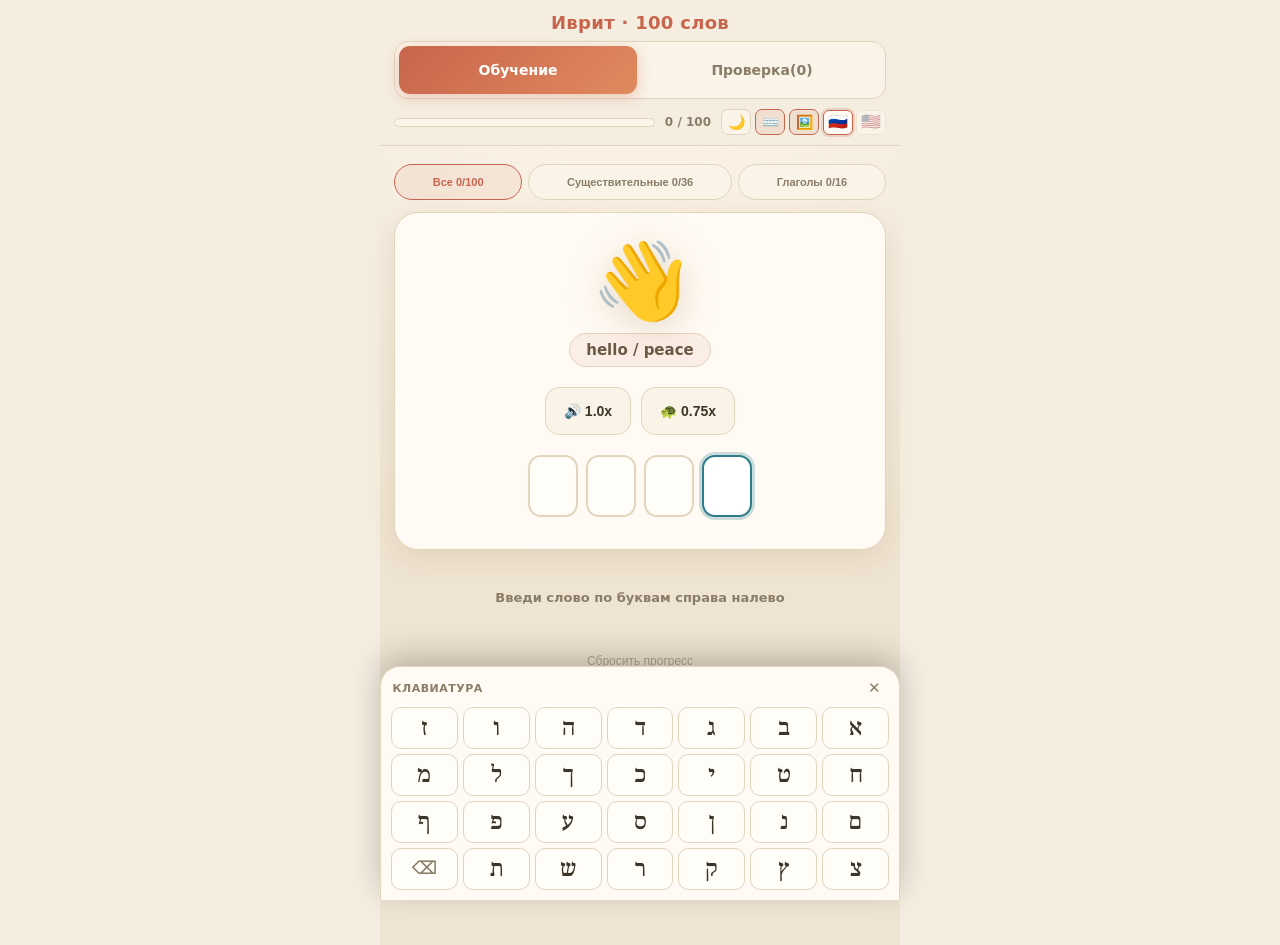
==== commit e3b9f699: "Update index.html" ====
--- a/index.html
+++ b/index.html
@@ -7,6 +7,11 @@
 <meta name="apple-mobile-web-app-capable" content="yes">
 <meta name="apple-mobile-web-app-status-bar-style" content="default">
 <title>Иврит 100 слов</title>
+<link rel="preconnect" href="https://fonts.googleapis.com">
+<link rel="preconnect" href="https://fonts.gstatic.com" crossorigin>
+<link rel="stylesheet" href="https://fonts.googleapis.com/css2?family=Noto+Serif+Hebrew&display=swap">
+<link rel="stylesheet" href="https://fonts.googleapis.com/css2?family=Gveret+Levin&display=swap">
+<link rel="stylesheet" href="https://fonts.googleapis.com/css2?family=Playpen+Sans+Hebrew&display=swap">
 <script>
 (function(){var t=null;try{t=localStorage.getItem('hebrew_theme_v1');}catch(e){}if(t!=='dark'&&t!=='light'){t=(window.matchMedia&&window.matchMedia('(prefers-color-scheme: dark)').matches)?'dark':'light';}document.documentElement.setAttribute('data-theme',t);})();
 </script>
@@ -39,6 +44,9 @@
     --emoji-filter: drop-shadow(0 6px 18px rgba(150, 110, 60, .25));
     --shadow: 0 8px 28px rgba(150, 110, 60, .14);
     --shadow-soft: 0 4px 14px rgba(150, 110, 60, .07);
+    --hebrew: "Noto Serif Hebrew", "Frank Ruhl Libre", "David Libre", "Noto Sans Hebrew",
+              "Times New Roman", "DejaVu Sans", serif;
+    --hebrew-cursive: "Gveret Levin", var(--hebrew);
   }
   html[data-theme="dark"] {
     color-scheme: dark;
@@ -286,6 +294,21 @@
   }
 
   
+  .pos-filter {
+    display: flex; gap: 6px; flex-wrap: wrap; margin-bottom: 12px;
+  }
+  .pos-chip {
+    flex: 1 1 auto; background: var(--card2); border: 1px solid var(--border);
+    color: var(--muted); border-radius: 999px; padding: 8px 10px;
+    font-size: 11px; font-weight: 700; cursor: pointer; min-height: 36px;
+    transition: all .2s; white-space: nowrap;
+  }
+  .pos-chip:active { transform: scale(.96); }
+  .pos-chip.active {
+    border-color: var(--accent); color: var(--accent);
+    background: rgba(200, 101, 77, .08);
+  }
+
   .dict-selected-info {
     text-align: center; font-size: 12px; font-weight: 700; color: var(--accent2);
     padding: 9px 12px; background: rgba(45, 125, 140, .07);
@@ -449,6 +472,38 @@
   }
   .toast.show { opacity: 1; transform: translate(-50%, 0); }
   body.kb-open .toast { bottom: calc(262px + env(safe-area-inset-bottom)); }
+
+  
+  html.hide-emoji #learn-emoji,
+  html.hide-emoji #review-emoji,
+  html.hide-emoji .dict-emoji { display: none; }
+
+  
+  .review-hebrew-prompt {
+    font-family: var(--hebrew);
+    font-size: clamp(44px, 14vw, 64px);
+    line-height: 1.45;
+    font-weight: 700;
+    color: var(--text);
+    direction: rtl;
+    margin-bottom: 18px;
+    padding: 4px 8px;
+    user-select: none;
+  }
+  .review-hebrew-prompt.is-cursive {
+    font-family: var(--hebrew-cursive);
+    line-height: 1.55;
+  }
+  .review-hebrew-prompt.is-nikud {
+    line-height: 1.6;
+    padding-top: 8px;
+    padding-bottom: 10px;
+  }
+  .review-actions { display: flex; flex-direction: column; gap: 8px; width: 100%; }
+  .rev-mode-bar, .rev-script-bar {
+    display: flex; gap: 6px; flex-wrap: wrap; margin-bottom: 12px;
+  }
+  .rev-mode-bar .pos-chip, .rev-script-bar .pos-chip { flex: 1 1 auto; }
 </style>
 </head>
 <body>
@@ -465,6 +520,7 @@
     <div class="header-tools">
       <button class="tool-btn" id="btn-theme" type="button" title="Тёмная тема" aria-label="Тёмная тема">🌙</button>
       <button class="tool-btn" id="btn-keyboard" type="button" title="Клавиатура" aria-label="Клавиатура">⌨️</button>
+      <button class="tool-btn" id="btn-emoji" type="button" title="Эмодзи" aria-label="Эмодзи">🖼️</button>
       <div class="lang-switch" id="lang-switch" role="group" aria-label="Language / Язык">
         <button class="flag-btn" type="button" data-lang="ru" title="Русский" aria-label="Русский"><span aria-hidden="true">🇷🇺</span></button>
         <button class="flag-btn" type="button" data-lang="en" title="English" aria-label="English"><span aria-hidden="true">🇺🇸</span></button>
@@ -474,6 +530,7 @@
 </header>
 
 <main id="screen-learn" class="active">
+  <div class="pos-filter" id="pos-filter-learn"></div>
   <div class="card" id="learn-card">
     <div class="emoji" id="learn-emoji"></div>
     <div class="en-label" id="learn-en"></div>
@@ -483,6 +540,12 @@
     </div>
     <div class="cells" id="learn-cells"></div>
   </div>
+  <div class="empty" id="learn-empty" style="display:none;">
+    <div class="empty-icon">🎉</div>
+    <div class="empty-title" data-i18n="allCategoryTitle">Категория выучена</div>
+    <div class="empty-text" data-i18n="allCategoryText">Все слова этой категории выучены. Смените фильтр или сбросьте его.</div>
+    <button class="btn-primary" id="btn-learn-reset-filter" data-i18n="resetFilter" style="max-width:260px;">Сбросить фильтр</button>
+  </div>
   <div class="info-line error-hint" id="learn-hint"></div>
   <div class="info-line" data-i18n="learnSubtitle">Введи слово по буквам справа налево</div>
 </main>
@@ -495,25 +558,39 @@
 
   
   <div id="review-train">
+    <div class="pos-filter" id="pos-filter-train"></div>
+    <div class="rev-mode-bar" id="rev-mode-bar">
+      <button class="pos-chip active" id="btn-dir-normal" type="button" data-i18n="dirNormal">Перевод → Иврит</button>
+      <button class="pos-chip" id="btn-dir-reverse" type="button" data-i18n="dirReverse">Иврит → Перевод</button>
+    </div>
+    <div class="rev-script-bar" id="rev-script-bar" style="display:none;">
+      <button class="pos-chip active" id="btn-script-plain" type="button" data-i18n="scriptPlain">Обычный</button>
+      <button class="pos-chip" id="btn-script-nikud" type="button" data-i18n="scriptNikud">Никуд</button>
+      <button class="pos-chip" id="btn-script-cursive" type="button" data-i18n="scriptCursive">Прописной</button>
+    </div>
     <div class="empty" id="review-empty">
       <div class="empty-icon">📚</div>
       <div class="empty-title" data-i18n="emptyReviewTitle">Пока нечего проверять</div>
       <div class="empty-text" data-i18n="emptyReviewText">Сначала выучи хотя бы одно слово в режиме «Обучение». Затем здесь можно будет проверить свою память.</div>
+      <button class="btn-primary" id="btn-train-reset-filter" data-i18n="resetFilter" style="display:none; max-width:260px;">Сбросить фильтр</button>
     </div>
     <div id="review-content" style="display:none;">
       <div class="train-info-line" id="train-info"></div>
       <div class="card" id="review-card">
         <div class="emoji" id="review-emoji"></div>
         <div class="en-label" id="review-en"></div>
+        <div class="review-hebrew-prompt" id="review-hebrew-prompt" dir="rtl" lang="he" style="display:none;"></div>
         <input class="review-input" id="review-input" lang="he" dir="rtl" autocomplete="off" autocapitalize="off" autocorrect="off" spellcheck="false" placeholder="…">
         <div class="review-answer" id="review-answer"></div>
         <button class="btn-primary" id="btn-check" data-i18n="check">Проверить</button>
+        <button class="audio-btn" id="btn-review-show" type="button" data-i18n="showAnswer" style="display:none; margin-top:10px; justify-content:center;">Показать ответ</button>
       </div>
     </div>
   </div>
 
   
   <div id="review-dict" style="display:none; flex-direction:column;">
+    <div class="pos-filter" id="pos-filter-dict"></div>
     <div class="dict-selected-info" id="dict-selected-info"></div>
     <div class="dict-controls">
       <button class="dict-btn" id="btn-select-all" data-i18n="selectAll">✓ Выбрать все</button>
@@ -525,6 +602,7 @@
       <div class="empty-icon">📖</div>
       <div class="empty-title" data-i18n="emptyDictTitle">Словарь пуст</div>
       <div class="empty-text" data-i18n="emptyDictText">Выучите слова в разделе «Обучение» — и они появятся здесь с статистикой ответов.</div>
+      <button class="btn-primary" id="btn-dict-reset-filter" data-i18n="resetFilter" style="display:none; max-width:260px;">Сбросить фильтр</button>
     </div>
   </div>
 </main>
@@ -555,106 +633,106 @@
 
 
 const VOCABULARY = [
-  { id: 1, emoji: "👋", en: "hello / peace", hebrew: "שלום", translit: "шалом" },
-  { id: 2, emoji: "🙏", en: "thank you", hebrew: "תודה", translit: "тода" },
-  { id: 3, emoji: "🤲", en: "please / welcome", hebrew: "בבקשה", translit: "бевакаша" },
-  { id: 4, emoji: "🙇", en: "sorry / excuse me", hebrew: "סליחה", translit: "слиха" },
-  { id: 5, emoji: "👌", en: "okay / fine", hebrew: "בסדר", translit: "беседер" },
-  { id: 6, emoji: "✅", en: "yes", hebrew: "כן", translit: "кен" },
-  { id: 7, emoji: "❌", en: "no / not", hebrew: "לא", translit: "ло" },
-  { id: 8, emoji: "🤷", en: "maybe", hebrew: "אולי", translit: "улай" },
-  { id: 9, emoji: "📦", en: "there is / have", hebrew: "יש", translit: "еш" },
-  { id: 10, emoji: "🕳️", en: "there isn't / none", hebrew: "אין", translit: "эйн" },
-  { id: 11, emoji: "➕", en: "also / too", hebrew: "גם", translit: "гам" },
-  { id: 12, emoji: "👈", en: "I / me", hebrew: "אני", translit: "ани" },
-  { id: 13, emoji: "👉👨", en: "you (m)", hebrew: "אתה", translit: "ата" },
-  { id: 14, emoji: "👉👩", en: "you (f)", hebrew: "את", translit: "ат" },
-  { id: 15, emoji: "👨", en: "he", hebrew: "הוא", translit: "ху" },
-  { id: 16, emoji: "👩", en: "she", hebrew: "היא", translit: "хи" },
-  { id: 17, emoji: "👥", en: "we", hebrew: "אנחנו", translit: "анахну" },
-  { id: 18, emoji: "👉👥", en: "you (plural)", hebrew: "אתם", translit: "атем" },
-  { id: 19, emoji: "👥👥", en: "they", hebrew: "הם", translit: "хем" },
-  { id: 20, emoji: "❓", en: "what", hebrew: "מה", translit: "ма" },
-  { id: 21, emoji: "🕵️", en: "who", hebrew: "מי", translit: "ми" },
-  { id: 22, emoji: "📍❓", en: "where", hebrew: "איפה", translit: "эйфо" },
-  { id: 23, emoji: "⏰❓", en: "when", hebrew: "מתי", translit: "матай" },
-  { id: 24, emoji: "🤔❓", en: "why", hebrew: "למה", translit: "лама" },
-  { id: 25, emoji: "⚙️❓", en: "how", hebrew: "איך", translit: "эйх" },
-  { id: 26, emoji: "🔢❓", en: "how much / many", hebrew: "כמה", translit: "кама" },
-  { id: 27, emoji: "⏱️", en: "now", hebrew: "עכשיו", translit: "ахшав" },
-  { id: 28, emoji: "📅", en: "today", hebrew: "היום", translit: "хайом" },
-  { id: 29, emoji: "🌅", en: "tomorrow", hebrew: "מחר", translit: "махар" },
-  { id: 30, emoji: "🌇", en: "yesterday", hebrew: "אתמול", translit: "этмоль" },
-  { id: 31, emoji: "☀️", en: "day", hebrew: "יום", translit: "йом" },
-  { id: 32, emoji: "🌙", en: "night", hebrew: "לילה", translit: "лайла" },
-  { id: 33, emoji: "☕🌅", en: "morning", hebrew: "בוקר", translit: "бокер" },
-  { id: 34, emoji: "🌆", en: "evening", hebrew: "ערב", translit: "эрев" },
-  { id: 35, emoji: "⏳", en: "time", hebrew: "זמן", translit: "зман" },
-  { id: 36, emoji: "💭", en: "want (m)", hebrew: "רוצה", translit: "роце" },
-  { id: 37, emoji: "❤️", en: "love / like (m)", hebrew: "אוהב", translit: "охев" },
-  { id: 38, emoji: "💡", en: "know (m)", hebrew: "יודע", translit: "йодеа" },
-  { id: 39, emoji: "🔨", en: "do / make (m)", hebrew: "עושה", translit: "осе" },
-  { id: 40, emoji: "🚶", en: "go / walk (m)", hebrew: "הולך", translit: "холех" },
-  { id: 41, emoji: "🏃‍♂️", en: "come (m)", hebrew: "בא", translit: "ба" },
-  { id: 42, emoji: "👁️", en: "see (m)", hebrew: "רואה", translit: "роэ" },
-  { id: 43, emoji: "👂", en: "hear (m)", hebrew: "שומע", translit: "шомеа" },
-  { id: 44, emoji: "🗣️", en: "say / speak (m)", hebrew: "אומר", translit: "омер" },
-  { id: 45, emoji: "🍽️", en: "eat (m)", hebrew: "אוכל", translit: "охель" },
-  { id: 46, emoji: "🥤", en: "drink (m)", hebrew: "שותה", translit: "шоте" },
-  { id: 47, emoji: "💼", en: "work (m)", hebrew: "עובד", translit: "овед" },
-  { id: 48, emoji: "🧠", en: "think (m)", hebrew: "חושב", translit: "хошев" },
-  { id: 49, emoji: "🤝", en: "understand (m)", hebrew: "מבין", translit: "мевин" },
-  { id: 50, emoji: "⚠️", en: "need / must (m)", hebrew: "צריך", translit: "царих" },
-  { id: 51, emoji: "💪", en: "can / able to (m)", hebrew: "יכול", translit: "яхоль" },
-  { id: 52, emoji: "💧", en: "water", hebrew: "מים", translit: "маим" },
-  { id: 53, emoji: "🍞", en: "bread", hebrew: "לחם", translit: "лехем" },
-  { id: 54, emoji: "☕", en: "coffee", hebrew: "קפה", translit: "кафе" },
-  { id: 55, emoji: "🫖", en: "tea", hebrew: "תה", translit: "те" },
-  { id: 56, emoji: "🥛", en: "milk", hebrew: "חלב", translit: "халав" },
-  { id: 57, emoji: "🧀", en: "cheese", hebrew: "גבינה", translit: "гвина" },
-  { id: 58, emoji: "🍎", en: "apple", hebrew: "תפוח", translit: "тапуах" },
-  { id: 59, emoji: "🧔", en: "man", hebrew: "איש", translit: "иш" },
-  { id: 60, emoji: "👱‍♀️", en: "woman", hebrew: "אישה", translit: "иша" },
-  { id: 61, emoji: "👦", en: "boy / kid (m)", hebrew: "ילד", translit: "елед" },
-  { id: 62, emoji: "👧", en: "girl / kid (f)", hebrew: "ילדה", translit: "яльда" },
-  { id: 63, emoji: "👨‍👧", en: "dad / father", hebrew: "אבא", translit: "аба" },
-  { id: 64, emoji: "👩‍👧", en: "mom / mother", hebrew: "אמא", translit: "има" },
-  { id: 65, emoji: "🧑‍🤝‍🧑", en: "friend", hebrew: "חבר", translit: "хавер" },
-  { id: 66, emoji: "👨‍👩‍👧‍👦", en: "family", hebrew: "משפחה", translit: "мишпаха" },
-  { id: 67, emoji: "🏠", en: "house / home", hebrew: "בית", translit: "баит" },
-  { id: 68, emoji: "🏙️", en: "city", hebrew: "עיר", translit: "ир" },
-  { id: 69, emoji: "🛣️", en: "street", hebrew: "רחוב", translit: "рехов" },
-  { id: 70, emoji: "🚪", en: "room", hebrew: "חדר", translit: "хедер" },
-  { id: 71, emoji: "🏪", en: "shop / store", hebrew: "חנות", translit: "ханут" },
-  { id: 72, emoji: "🏢", en: "work / job", hebrew: "עבודה", translit: "авода" },
-  { id: 73, emoji: "📍", en: "place", hebrew: "מקום", translit: "маком" },
-  { id: 74, emoji: "🚻", en: "restroom", hebrew: "שירותים", translit: "шерутим" },
-  { id: 75, emoji: "💵", en: "money", hebrew: "כסף", translit: "кесеф" },
-  { id: 76, emoji: "📖", en: "book", hebrew: "ספר", translit: "сефер" },
-  { id: 77, emoji: "📱", en: "phone", hebrew: "טלפון", translit: "телефон" },
-  { id: 78, emoji: "🪑", en: "table", hebrew: "שולחן", translit: "шульхан" },
-  { id: 79, emoji: "🚗", en: "car", hebrew: "אוטו", translit: "ото" },
-  { id: 80, emoji: "📦", en: "thing", hebrew: "דבר", translit: "давар" },
-  { id: 81, emoji: "🌱", en: "life", hebrew: "חיים", translit: "хаим" },
-  { id: 82, emoji: "🌍", en: "world", hebrew: "עולם", translit: "олам" },
-  { id: 83, emoji: "👍", en: "good", hebrew: "טוב", translit: "тов" },
-  { id: 84, emoji: "👎", en: "bad", hebrew: "רע", translit: "ра" },
-  { id: 85, emoji: "🐘", en: "big", hebrew: "גדול", translit: "гадоль" },
-  { id: 86, emoji: "🐁", en: "small", hebrew: "קטן", translit: "катан" },
-  { id: 87, emoji: "🌸", en: "beautiful", hebrew: "יפה", translit: "яфе" },
-  { id: 88, emoji: "🆕", en: "new", hebrew: "חדש", translit: "хадаш" },
-  { id: 89, emoji: "🏺", en: "old (objects)", hebrew: "ישן", translit: "яшан" },
-  { id: 90, emoji: "🔥", en: "hot", hebrew: "חם", translit: "хам" },
-  { id: 91, emoji: "❄️", en: "cold", hebrew: "קר", translit: "кар" },
-  { id: 92, emoji: "🪶", en: "easy / light", hebrew: "קל", translit: "каль" },
-  { id: 93, emoji: "📈", en: "a lot / many", hebrew: "הרבה", translit: "харбе" },
-  { id: 94, emoji: "🤏", en: "a little / few", hebrew: "קצת", translit: "кцат" },
-  { id: 95, emoji: "💥", en: "very", hebrew: "מאוד", translit: "меод" },
-  { id: 96, emoji: "🔁", en: "more / again", hebrew: "עוד", translit: "од" },
-  { id: 97, emoji: "👇", en: "here", hebrew: "פה", translit: "по" },
-  { id: 98, emoji: "👉", en: "there", hebrew: "שם", translit: "шам" },
-  { id: 99, emoji: "➡️", en: "right (dir)", hebrew: "ימינה", translit: "ямина" },
-  { id: 100, emoji: "⬅️", en: "left (dir)", hebrew: "שמאלה", translit: "смола" }
+  { id: 1, emoji: "👋", en: "hello / peace", hebrew: "שלום", hebrewNikud: "שָׁלוֹם", translit: "шалом" },
+  { id: 2, emoji: "🙏", en: "thank you", hebrew: "תודה", hebrewNikud: "תּוֹדָה", translit: "тода" },
+  { id: 3, emoji: "🤲", en: "please / welcome", hebrew: "בבקשה", hebrewNikud: "בְּבַקָּשָׁה", translit: "бевакаша" },
+  { id: 4, emoji: "🙇", en: "sorry / excuse me", hebrew: "סליחה", hebrewNikud: "סְלִיחָה", translit: "слиха" },
+  { id: 5, emoji: "👌", en: "okay / fine", hebrew: "בסדר", hebrewNikud: "בְּסֵדֶר", translit: "беседер" },
+  { id: 6, emoji: "✅", en: "yes", hebrew: "כן", hebrewNikud: "כֵּן", translit: "кен" },
+  { id: 7, emoji: "❌", en: "no / not", hebrew: "לא", hebrewNikud: "לֹא", translit: "ло" },
+  { id: 8, emoji: "🤷", en: "maybe", hebrew: "אולי", hebrewNikud: "אוּלַי", translit: "улай" },
+  { id: 9, emoji: "📦", en: "there is / have", hebrew: "יש", hebrewNikud: "יֵשׁ", translit: "еш" },
+  { id: 10, emoji: "🕳️", en: "there isn't / none", hebrew: "אין", hebrewNikud: "אֵין", translit: "эйн" },
+  { id: 11, emoji: "➕", en: "also / too", hebrew: "גם", hebrewNikud: "גַּם", translit: "гам" },
+  { id: 12, emoji: "👈", en: "I / me", hebrew: "אני", hebrewNikud: "אֲנִי", translit: "ани" },
+  { id: 13, emoji: "👉👨", en: "you (m)", hebrew: "אתה", hebrewNikud: "אַתָּה", translit: "ата" },
+  { id: 14, emoji: "👉👩", en: "you (f)", hebrew: "את", hebrewNikud: "אַתְּ", translit: "ат" },
+  { id: 15, emoji: "👨", en: "he", hebrew: "הוא", hebrewNikud: "הוּא", translit: "ху" },
+  { id: 16, emoji: "👩", en: "she", hebrew: "היא", hebrewNikud: "הִיא", translit: "хи" },
+  { id: 17, emoji: "👥", en: "we", hebrew: "אנחנו", hebrewNikud: "אֲנַחְנוּ", translit: "анахну" },
+  { id: 18, emoji: "👉👥", en: "you (plural)", hebrew: "אתם", hebrewNikud: "אַתֶּם", translit: "атем" },
+  { id: 19, emoji: "👥👥", en: "they", hebrew: "הם", hebrewNikud: "הֵם", translit: "хем" },
+  { id: 20, emoji: "❓", en: "what", hebrew: "מה", hebrewNikud: "מָה", translit: "ма" },
+  { id: 21, emoji: "🕵️", en: "who", hebrew: "מי", hebrewNikud: "מִי", translit: "ми" },
+  { id: 22, emoji: "📍❓", en: "where", hebrew: "איפה", hebrewNikud: "אֵיפֹה", translit: "эйфо" },
+  { id: 23, emoji: "⏰❓", en: "when", hebrew: "מתי", hebrewNikud: "מָתַי", translit: "матай" },
+  { id: 24, emoji: "🤔❓", en: "why", hebrew: "למה", hebrewNikud: "לָמָה", translit: "лама" },
+  { id: 25, emoji: "⚙️❓", en: "how", hebrew: "איך", hebrewNikud: "אֵיךְ", translit: "эйх" },
+  { id: 26, emoji: "🔢❓", en: "how much / many", hebrew: "כמה", hebrewNikud: "כַּמָּה", translit: "кама" },
+  { id: 27, emoji: "⏱️", en: "now", hebrew: "עכשיו", hebrewNikud: "עַכְשָׁיו", translit: "ахшав" },
+  { id: 28, emoji: "📅", en: "today", hebrew: "היום", hebrewNikud: "הַיּוֹם", translit: "хайом" },
+  { id: 29, emoji: "🌅", en: "tomorrow", hebrew: "מחר", hebrewNikud: "מָחָר", translit: "махар" },
+  { id: 30, emoji: "🌇", en: "yesterday", hebrew: "אתמול", hebrewNikud: "אֶתְמוֹל", translit: "этмоль" },
+  { id: 31, emoji: "☀️", en: "day", hebrew: "יום", hebrewNikud: "יוֹם", translit: "йом" },
+  { id: 32, emoji: "🌙", en: "night", hebrew: "לילה", hebrewNikud: "לַיְלָה", translit: "лайла" },
+  { id: 33, emoji: "☕🌅", en: "morning", hebrew: "בוקר", hebrewNikud: "בֹּקֶר", translit: "бокер" },
+  { id: 34, emoji: "🌆", en: "evening", hebrew: "ערב", hebrewNikud: "עֶרֶב", translit: "эрев" },
+  { id: 35, emoji: "⏳", en: "time", hebrew: "זמן", hebrewNikud: "זְמַן", translit: "зман" },
+  { id: 36, emoji: "💭", en: "want (m)", hebrew: "רוצה", hebrewNikud: "רוֹצֶה", translit: "роце" },
+  { id: 37, emoji: "❤️", en: "love / like (m)", hebrew: "אוהב", hebrewNikud: "אוֹהֵב", translit: "охев" },
+  { id: 38, emoji: "💡", en: "know (m)", hebrew: "יודע", hebrewNikud: "יוֹדֵעַ", translit: "йодеа" },
+  { id: 39, emoji: "🔨", en: "do / make (m)", hebrew: "עושה", hebrewNikud: "עוֹשֶׂה", translit: "осе" },
+  { id: 40, emoji: "🚶", en: "go / walk (m)", hebrew: "הולך", hebrewNikud: "הוֹלֵךְ", translit: "холех" },
+  { id: 41, emoji: "🏃‍♂️", en: "come (m)", hebrew: "בא", hebrewNikud: "בָּא", translit: "ба" },
+  { id: 42, emoji: "👁️", en: "see (m)", hebrew: "רואה", hebrewNikud: "רוֹאֶה", translit: "роэ" },
+  { id: 43, emoji: "👂", en: "hear (m)", hebrew: "שומע", hebrewNikud: "שׁוֹמֵעַ", translit: "шомеа" },
+  { id: 44, emoji: "🗣️", en: "say / speak (m)", hebrew: "אומר", hebrewNikud: "אוֹמֵר", translit: "омер" },
+  { id: 45, emoji: "🍽️", en: "eat (m)", hebrew: "אוכל", hebrewNikud: "אוֹכֵל", translit: "охель" },
+  { id: 46, emoji: "🥤", en: "drink (m)", hebrew: "שותה", hebrewNikud: "שׁוֹתֶה", translit: "шоте" },
+  { id: 47, emoji: "💼", en: "work (m)", hebrew: "עובד", hebrewNikud: "עוֹבֵד", translit: "овед" },
+  { id: 48, emoji: "🧠", en: "think (m)", hebrew: "חושב", hebrewNikud: "חוֹשֵׁב", translit: "хошев" },
+  { id: 49, emoji: "🤝", en: "understand (m)", hebrew: "מבין", hebrewNikud: "מֵבִין", translit: "мевин" },
+  { id: 50, emoji: "⚠️", en: "need / must (m)", hebrew: "צריך", hebrewNikud: "צָרִיךְ", translit: "царих" },
+  { id: 51, emoji: "💪", en: "can / able to (m)", hebrew: "יכול", hebrewNikud: "יָכוֹל", translit: "яхоль" },
+  { id: 52, emoji: "💧", en: "water", hebrew: "מים", hebrewNikud: "מַיִם", translit: "маим" },
+  { id: 53, emoji: "🍞", en: "bread", hebrew: "לחם", hebrewNikud: "לֶחֶם", translit: "лехем" },
+  { id: 54, emoji: "☕", en: "coffee", hebrew: "קפה", hebrewNikud: "קָפֶה", translit: "кафе" },
+  { id: 55, emoji: "🫖", en: "tea", hebrew: "תה", hebrewNikud: "תֵּה", translit: "те" },
+  { id: 56, emoji: "🥛", en: "milk", hebrew: "חלב", hebrewNikud: "חָלָב", translit: "халав" },
+  { id: 57, emoji: "🧀", en: "cheese", hebrew: "גבינה", hebrewNikud: "גְּבִינָה", translit: "гвина" },
+  { id: 58, emoji: "🍎", en: "apple", hebrew: "תפוח", hebrewNikud: "תַּפּוּחַ", translit: "тапуах" },
+  { id: 59, emoji: "🧔", en: "man", hebrew: "איש", hebrewNikud: "אִישׁ", translit: "иш" },
+  { id: 60, emoji: "👱‍♀️", en: "woman", hebrew: "אישה", hebrewNikud: "אִשָּׁה", translit: "иша" },
+  { id: 61, emoji: "👦", en: "boy / kid (m)", hebrew: "ילד", hebrewNikud: "יֶלֶד", translit: "елед" },
+  { id: 62, emoji: "👧", en: "girl / kid (f)", hebrew: "ילדה", hebrewNikud: "יַלְדָּה", translit: "яльда" },
+  { id: 63, emoji: "👨‍👧", en: "dad / father", hebrew: "אבא", hebrewNikud: "אַבָּא", translit: "аба" },
+  { id: 64, emoji: "👩‍👧", en: "mom / mother", hebrew: "אמא", hebrewNikud: "אִמָּא", translit: "има" },
+  { id: 65, emoji: "🧑‍🤝‍🧑", en: "friend", hebrew: "חבר", hebrewNikud: "חָבֵר", translit: "хавер" },
+  { id: 66, emoji: "👨‍👩‍👧‍👦", en: "family", hebrew: "משפחה", hebrewNikud: "מִשְׁפָּחָה", translit: "мишпаха" },
+  { id: 67, emoji: "🏠", en: "house / home", hebrew: "בית", hebrewNikud: "בַּיִת", translit: "баит" },
+  { id: 68, emoji: "🏙️", en: "city", hebrew: "עיר", hebrewNikud: "עִיר", translit: "ир" },
+  { id: 69, emoji: "🛣️", en: "street", hebrew: "רחוב", hebrewNikud: "רְחוֹב", translit: "рехов" },
+  { id: 70, emoji: "🚪", en: "room", hebrew: "חדר", hebrewNikud: "חֶדֶר", translit: "хедер" },
+  { id: 71, emoji: "🏪", en: "shop / store", hebrew: "חנות", hebrewNikud: "חֲנוּת", translit: "ханут" },
+  { id: 72, emoji: "🏢", en: "work / job", hebrew: "עבודה", hebrewNikud: "עֲבוֹדָה", translit: "авода" },
+  { id: 73, emoji: "📍", en: "place", hebrew: "מקום", hebrewNikud: "מָקוֹם", translit: "маком" },
+  { id: 74, emoji: "🚻", en: "restroom", hebrew: "שירותים", hebrewNikud: "שֵׁרוּתִים", translit: "шерутим" },
+  { id: 75, emoji: "💵", en: "money", hebrew: "כסף", hebrewNikud: "כֶּסֶף", translit: "кесеф" },
+  { id: 76, emoji: "📖", en: "book", hebrew: "ספר", hebrewNikud: "סֵפֶר", translit: "сефер" },
+  { id: 77, emoji: "📱", en: "phone", hebrew: "טלפון", hebrewNikud: "טֶלֶפוֹן", translit: "телефон" },
+  { id: 78, emoji: "🪑", en: "table", hebrew: "שולחן", hebrewNikud: "שֻׁלְחָן", translit: "шульхан" },
+  { id: 79, emoji: "🚗", en: "car", hebrew: "אוטו", hebrewNikud: "אוֹטוֹ", translit: "ото" },
+  { id: 80, emoji: "📦", en: "thing", hebrew: "דבר", hebrewNikud: "דָּבָר", translit: "давар" },
+  { id: 81, emoji: "🌱", en: "life", hebrew: "חיים", hebrewNikud: "חַיִּים", translit: "хаим" },
+  { id: 82, emoji: "🌍", en: "world", hebrew: "עולם", hebrewNikud: "עוֹלָם", translit: "олам" },
+  { id: 83, emoji: "👍", en: "good", hebrew: "טוב", hebrewNikud: "טוֹב", translit: "тов" },
+  { id: 84, emoji: "👎", en: "bad", hebrew: "רע", hebrewNikud: "רַע", translit: "ра" },
+  { id: 85, emoji: "🐘", en: "big", hebrew: "גדול", hebrewNikud: "גָּדוֹל", translit: "гадоль" },
+  { id: 86, emoji: "🐁", en: "small", hebrew: "קטן", hebrewNikud: "קָטָן", translit: "катан" },
+  { id: 87, emoji: "🌸", en: "beautiful", hebrew: "יפה", hebrewNikud: "יָפֶה", translit: "яфе" },
+  { id: 88, emoji: "🆕", en: "new", hebrew: "חדש", hebrewNikud: "חָדָשׁ", translit: "хадаш" },
+  { id: 89, emoji: "🏺", en: "old (objects)", hebrew: "ישן", hebrewNikud: "יָשָׁן", translit: "яшан" },
+  { id: 90, emoji: "🔥", en: "hot", hebrew: "חם", hebrewNikud: "חַם", translit: "хам" },
+  { id: 91, emoji: "❄️", en: "cold", hebrew: "קר", hebrewNikud: "קַר", translit: "кар" },
+  { id: 92, emoji: "🪶", en: "easy / light", hebrew: "קל", hebrewNikud: "קַל", translit: "каль" },
+  { id: 93, emoji: "📈", en: "a lot / many", hebrew: "הרבה", hebrewNikud: "הַרְבֵּה", translit: "харбе" },
+  { id: 94, emoji: "🤏", en: "a little / few", hebrew: "קצת", hebrewNikud: "קְצָת", translit: "кцат" },
+  { id: 95, emoji: "💥", en: "very", hebrew: "מאוד", hebrewNikud: "מְאֹד", translit: "меод" },
+  { id: 96, emoji: "🔁", en: "more / again", hebrew: "עוד", hebrewNikud: "עוֹד", translit: "од" },
+  { id: 97, emoji: "👇", en: "here", hebrew: "פה", hebrewNikud: "פֹּה", translit: "по" },
+  { id: 98, emoji: "👉", en: "there", hebrew: "שם", hebrewNikud: "שָׁם", translit: "шам" },
+  { id: 99, emoji: "➡️", en: "right (dir)", hebrew: "ימינה", hebrewNikud: "יָמִינָה", translit: "ямина" },
+  { id: 100, emoji: "⬅️", en: "left (dir)", hebrew: "שמאלה", hebrewNikud: "שְׂמֹאלָה", translit: "смола" }
 ];
 
 
@@ -672,6 +750,15 @@
 }
 VOCABULARY.forEach(function (w) { w.translitEn = romanize(w.translit); });
 
+const POS_BY_ID = {};
+for (let i = 1; i <= 100; i++) {
+  if (i >= 36 && i <= 51) POS_BY_ID[i] = 'verb';
+  else if ((i >= 31 && i <= 35) || (i >= 52 && i <= 82)) POS_BY_ID[i] = 'noun';
+  else if (i >= 83 && i <= 92) POS_BY_ID[i] = 'adj';
+  else POS_BY_ID[i] = 'other';
+}
+VOCABULARY.forEach(function (w) { w.pos = POS_BY_ID[w.id] || 'other'; });
+
 
 const SOFIYOT = { 'מ':'ם','כ':'ך','פ':'ף','נ':'ן','צ':'ץ' };
 
@@ -680,20 +767,29 @@
 const LS_STATS    = 'hebrew100_stats_v2';
 const LS_SELECTED = 'hebrew100_selected_v2';
 const LS_SORT     = 'hebrew100_sort_v2';
+const LS_POSFILTER = 'hebrew100_posfilter_v1';
 const LS_LANG     = 'hebrew100_lang_v1';
 const LS_KB       = 'hebrew100_keyboard_v1';
 const LS_THEME    = 'hebrew_theme_v1';
+const LS_EMOJI    = 'hebrew100_emoji_v1';
+const LS_REV_MODE = 'hebrew100_reverse_v1';
+const LS_REV_SCRIPT = 'hebrew100_rev_script_v1';
 
 
 let learned = new Set(loadLearned());
 let stats = loadStats();
 let selected = new Set(loadSelected().filter(id => learned.has(id)));
 let dictSort = loadSort();
+let posFilter = loadPosFilter();
 let currentLang = loadLang();
 let currentTheme = document.documentElement.getAttribute('data-theme') === 'dark' ? 'dark' : 'light';
 let currentSubTab = 'train';
 let keyboardOpen = loadKeyboard();
 let toastTimer = null;
+let showEmoji = loadShowEmoji();
+let reverseMode = loadReverseMode();
+let reverseScript = loadReverseScript();
+let reviewLocked = false;
 
 let currentLearnWord = null;
 let currentCells = [];
@@ -715,6 +811,32 @@
     if (raw === '0') return false;
   } catch (e) {}
   return !!(window.matchMedia && window.matchMedia('(pointer: fine)').matches);
+}
+function loadShowEmoji() {
+  try {
+    const raw = localStorage.getItem(LS_EMOJI);
+    if (raw === '0') return false;
+    if (raw === '1') return true;
+  } catch (e) {}
+  return true;
+}
+function saveShowEmoji() {
+  try { localStorage.setItem(LS_EMOJI, showEmoji ? '1' : '0'); } catch (e) {}
+}
+function loadReverseMode() {
+  try { return localStorage.getItem(LS_REV_MODE) === '1'; } catch (e) { return false; }
+}
+function saveReverseMode() {
+  try { localStorage.setItem(LS_REV_MODE, reverseMode ? '1' : '0'); } catch (e) {}
+}
+function loadReverseScript() {
+  try {
+    const v = localStorage.getItem(LS_REV_SCRIPT);
+    return (v === 'nikud' || v === 'cursive') ? v : 'plain';
+  } catch (e) { return 'plain'; }
+}
+function saveReverseScript() {
+  try { localStorage.setItem(LS_REV_SCRIPT, reverseScript); } catch (e) {}
 }
 
 
@@ -751,7 +873,25 @@
     keyboardTitle: 'Клавиатура',
     keyboardHide: 'Скрыть клавиатуру',
     themeDark: 'Тёмная тема',
-    themeLight: 'Светлая тема'
+    themeLight: 'Светлая тема',
+    posAll: 'Все',
+    posNoun: 'Существительные',
+    posVerb: 'Глаголы',
+    resetFilter: 'Сбросить фильтр',
+    emptyFilterTitle: 'В этой категории пока нет слов',
+    emptyFilterText: 'Выучите слова этой категории или сбросьте фильтр.',
+    allCategoryTitle: 'Категория выучена',
+    allCategoryText: 'Все слова этой категории выучены. Смените фильтр или сбросьте его.',
+    allCategoryLearned: 'Все слова этой категории выучены',
+    allLearnedText: 'Отличная работа! Можно повторить слова в разделе «Проверка» или сбросить прогресс.',
+    emojiToggle: 'Эмодзи',
+    dirNormal: 'Перевод → Иврит',
+    dirReverse: 'Иврит → Перевод',
+    scriptPlain: 'Обычный',
+    scriptNikud: 'Никуд',
+    scriptCursive: 'Прописной',
+    reversePlaceholder: 'значение по-английски…',
+    showAnswer: 'Показать ответ'
   },
   en: {
     appTitle: 'Hebrew · 100 words',
@@ -785,7 +925,25 @@
     keyboardTitle: 'Keyboard',
     keyboardHide: 'Hide keyboard',
     themeDark: 'Dark theme',
-    themeLight: 'Light theme'
+    themeLight: 'Light theme',
+    posAll: 'All',
+    posNoun: 'Nouns',
+    posVerb: 'Verbs',
+    resetFilter: 'Reset filter',
+    emptyFilterTitle: 'No words in this category yet',
+    emptyFilterText: 'Learn words in this category or reset the filter.',
+    allCategoryTitle: 'Category complete',
+    allCategoryText: 'All words in this category are learned. Change or reset the filter.',
+    allCategoryLearned: 'All words in this category are learned',
+    allLearnedText: 'Great job! Review the words in the “Review” section or reset your progress.',
+    emojiToggle: 'Emoji',
+    dirNormal: 'Translation → Hebrew',
+    dirReverse: 'Hebrew → Translation',
+    scriptPlain: 'Print',
+    scriptNikud: 'Niqqud',
+    scriptCursive: 'Cursive',
+    reversePlaceholder: 'English meaning…',
+    showAnswer: 'Show answer'
   }
 };
 
@@ -804,6 +962,58 @@
   return currentLang === 'en' ? word.translitEn : word.translit;
 }
 
+function posMatches(word) {
+  return posFilter === 'all' || word.pos === posFilter;
+}
+function filteredLearnedWords() {
+  return VOCABULARY.filter(function (w) { return learned.has(w.id) && posMatches(w); });
+}
+function setI18nText(el, key) {
+  if (!el) return;
+  el.dataset.i18n = key;
+  el.textContent = t(key);
+}
+function renderPosFilters() {
+  const containers = ['pos-filter-learn', 'pos-filter-train', 'pos-filter-dict'];
+  const cats = [
+    { key: 'all', label: t('posAll') },
+    { key: 'noun', label: t('posNoun') },
+    { key: 'verb', label: t('posVerb') }
+  ];
+  containers.forEach(function (id) {
+    const box = document.getElementById(id);
+    if (!box) return;
+    box.innerHTML = '';
+    cats.forEach(function (cat) {
+      const total = cat.key === 'all'
+        ? VOCABULARY.length
+        : VOCABULARY.filter(function (w) { return w.pos === cat.key; }).length;
+      const done = cat.key === 'all'
+        ? learned.size
+        : VOCABULARY.filter(function (w) { return w.pos === cat.key && learned.has(w.id); }).length;
+      const btn = document.createElement('button');
+      btn.type = 'button';
+      btn.className = 'pos-chip' + (posFilter === cat.key ? ' active' : '');
+      btn.textContent = cat.label + ' ' + done + '/' + total;
+      btn.addEventListener('click', function () { setPosFilter(cat.key); });
+      box.appendChild(btn);
+    });
+  });
+}
+function setPosFilter(filter) {
+  if (filter !== 'all' && filter !== 'noun' && filter !== 'verb') filter = 'all';
+  if (posFilter === filter) return;
+  posFilter = filter;
+  savePosFilter();
+  reviewQueue = [];
+  updateProgress();
+  if (document.getElementById('screen-learn').classList.contains('active')) {
+    renderLearnCard();
+  } else if (document.getElementById('screen-review').classList.contains('active')) {
+    switchSubTab(currentSubTab);
+  }
+}
+
 
 function loadLearned() {
   try {
@@ -846,6 +1056,16 @@
 }
 function saveSort(v) {
   try { localStorage.setItem(LS_SORT, v); } catch {}
+}
+
+function loadPosFilter() {
+  try {
+    const v = localStorage.getItem(LS_POSFILTER);
+    return (v === 'noun' || v === 'verb') ? v : 'all';
+  } catch { return 'all'; }
+}
+function savePosFilter() {
+  try { localStorage.setItem(LS_POSFILTER, posFilter); } catch {}
 }
 
 
@@ -987,6 +1207,7 @@
   document.getElementById('progress-text').textContent = `${learnedCount} / ${total}`;
   document.getElementById('review-count').textContent = learnedCount;
   document.getElementById('dict-count').textContent = learnedCount;
+  renderPosFilters();
 }
 
 function switchTab(name) {
@@ -1029,25 +1250,56 @@
 });
 document.getElementById('btn-theme').addEventListener('click', toggleTheme);
 document.getElementById('btn-keyboard').addEventListener('click', onKeyboardToggle);
+document.getElementById('btn-emoji').addEventListener('click', toggleEmoji);
 document.getElementById('btn-keyboard-close').addEventListener('click', function () {
   setKeyboardOpen(false);
 });
 
 
 function renderLearnCard() {
-  let idx = -1;
-  for (let i = 0; i < VOCABULARY.length; i++) {
-    if (!learned.has(VOCABULARY[i].id)) { idx = i; break; }
-  }
-  if (idx === -1) idx = Math.floor(Math.random() * VOCABULARY.length);
-  currentLearnWord = VOCABULARY[idx];
+  const pool = VOCABULARY.filter(posMatches);
+  let next = null;
+  for (let i = 0; i < pool.length; i++) {
+    if (!learned.has(pool[i].id)) { next = pool[i]; break; }
+  }
+
+  const card = document.getElementById('learn-card');
+  const empty = document.getElementById('learn-empty');
+  const hint = document.getElementById('learn-hint');
+
+  if (!next) {
+    currentLearnWord = null;
+    correctionMode = false;
+    card.style.display = 'none';
+    empty.style.display = 'flex';
+    hint.textContent = '';
+    const title = empty.querySelector('.empty-title');
+    const text = empty.querySelector('.empty-text');
+    const reset = document.getElementById('btn-learn-reset-filter');
+    if (posFilter === 'all') {
+      setI18nText(title, 'allLearned');
+      setI18nText(text, 'allLearnedText');
+      reset.style.display = 'none';
+      showToast(t('allLearned'));
+    } else {
+      setI18nText(title, 'allCategoryTitle');
+      setI18nText(text, 'allCategoryText');
+      reset.style.display = '';
+      showToast(t('allCategoryLearned'));
+    }
+    updateProgress();
+    return;
+  }
+
+  card.style.display = '';
+  empty.style.display = 'none';
+  currentLearnWord = next;
   correctionMode = false;
 
-  const card = document.getElementById('learn-card');
   card.classList.remove('correct', 'wrong');
   document.getElementById('learn-emoji').textContent = currentLearnWord.emoji;
   document.getElementById('learn-en').textContent = currentLearnWord.en;
-  document.getElementById('learn-hint').textContent = '';
+  hint.textContent = '';
 
   buildCells(currentLearnWord.hebrew);
   updateProgress();
@@ -1128,6 +1380,7 @@
 }
 
 function checkLearnAnswer() {
+  if (!currentLearnWord) return;
   const expected = [...currentLearnWord.hebrew];
   let allFilled = currentCells.every(c => c.value && c.value.length > 0);
   if (!allFilled) {
@@ -1187,7 +1440,7 @@
 
 
 function buildReviewQueue() {
-  let pool = VOCABULARY.filter(w => learned.has(w.id));
+  let pool = filteredLearnedWords();
   if (selected.size > 0) {
     pool = pool.filter(w => selected.has(w.id));
   }
@@ -1198,49 +1451,177 @@
   return pool;
 }
 
+function updateReverseUI() {
+  const normalBtn = document.getElementById('btn-dir-normal');
+  const reverseBtn = document.getElementById('btn-dir-reverse');
+  if (normalBtn) normalBtn.classList.toggle('active', !reverseMode);
+  if (reverseBtn) reverseBtn.classList.toggle('active', reverseMode);
+  const scriptBar = document.getElementById('rev-script-bar');
+  if (scriptBar) scriptBar.style.display = reverseMode ? '' : 'none';
+  ['plain', 'nikud', 'cursive'].forEach(function (s) {
+    const b = document.getElementById('btn-script-' + s);
+    if (b) b.classList.toggle('active', reverseScript === s);
+  });
+}
+function setReverseMode(on) {
+  reverseMode = !!on;
+  saveReverseMode();
+  reviewQueue = [];
+  updateReverseUI();
+  syncKeyboard();
+  renderReview();
+}
+function setReverseScript(script) {
+  if (script !== 'plain' && script !== 'nikud' && script !== 'cursive') script = 'plain';
+  reverseScript = script;
+  saveReverseScript();
+  updateReverseUI();
+  renderReview();
+}
+
 function renderReview() {
   updateProgress();
+  const emptyBox = document.getElementById('review-empty');
+  const emptyTitle = emptyBox.querySelector('.empty-title');
+  const emptyText = emptyBox.querySelector('.empty-text');
+  const resetFilterBtn = document.getElementById('btn-train-reset-filter');
+  const content = document.getElementById('review-content');
+
   if (learned.size === 0) {
-    const box = document.getElementById('review-empty');
-    box.style.display = 'flex';
-    box.querySelector('.empty-title').textContent = t('emptyReviewTitle');
-    box.querySelector('.empty-text').textContent = t('emptyReviewText');
-    document.getElementById('review-content').style.display = 'none';
+    emptyBox.style.display = 'flex';
+    setI18nText(emptyTitle, 'emptyReviewTitle');
+    setI18nText(emptyText, 'emptyReviewText');
+    resetFilterBtn.style.display = 'none';
+    content.style.display = 'none';
     return;
   }
-  document.getElementById('review-empty').style.display = 'none';
-  document.getElementById('review-content').style.display = 'block';
-
-  
+
+  const filtered = filteredLearnedWords();
+  if (filtered.length === 0) {
+    emptyBox.style.display = 'flex';
+    setI18nText(emptyTitle, 'emptyFilterTitle');
+    setI18nText(emptyText, 'emptyFilterText');
+    resetFilterBtn.style.display = posFilter !== 'all' ? '' : 'none';
+    content.style.display = 'none';
+    return;
+  }
+
+  emptyBox.style.display = 'none';
+  content.style.display = 'block';
+
   updateTrainInfo();
 
   if (reviewQueue.length === 0) reviewQueue = buildReviewQueue();
   if (reviewQueue.length === 0) {
-    
-    document.getElementById('review-empty').style.display = 'flex';
-    document.getElementById('review-empty').querySelector('.empty-title').textContent = t('noSelectedTitle');
-    document.getElementById('review-empty').querySelector('.empty-text').textContent = t('noSelectedText');
-    document.getElementById('review-content').style.display = 'none';
+    emptyBox.style.display = 'flex';
+    setI18nText(emptyTitle, 'noSelectedTitle');
+    setI18nText(emptyText, 'noSelectedText');
+    resetFilterBtn.style.display = posFilter !== 'all' ? '' : 'none';
+    content.style.display = 'none';
     return;
   }
   currentReviewWord = reviewQueue.shift();
+  reviewLocked = false;
   const card = document.getElementById('review-card');
   card.classList.remove('correct', 'wrong');
-  document.getElementById('review-emoji').textContent = currentReviewWord.emoji;
-  document.getElementById('review-en').textContent = currentReviewWord.en;
+  const emojiEl = document.getElementById('review-emoji');
+  const enEl = document.getElementById('review-en');
+  const prompt = document.getElementById('review-hebrew-prompt');
+  const showBtn = document.getElementById('btn-review-show');
+  const answerEl = document.getElementById('review-answer');
   const input = document.getElementById('review-input');
+  emojiEl.textContent = currentReviewWord.emoji;
   input.value = '';
   input.classList.remove('shake');
-  document.getElementById('review-answer').textContent = '';
+  answerEl.textContent = '';
+  if (reverseMode) {
+    enEl.style.display = 'none';
+    showBtn.style.display = '';
+    prompt.style.display = '';
+    prompt.textContent = reverseScript === 'nikud'
+      ? (currentReviewWord.hebrewNikud || currentReviewWord.hebrew)
+      : currentReviewWord.hebrew;
+    prompt.classList.toggle('is-cursive', reverseScript === 'cursive');
+    prompt.classList.toggle('is-nikud', reverseScript === 'nikud');
+    input.lang = 'en';
+    input.dir = 'ltr';
+    input.style.direction = 'ltr';
+    input.placeholder = t('reversePlaceholder');
+    answerEl.style.direction = 'ltr';
+  } else {
+    enEl.style.display = '';
+    enEl.textContent = currentReviewWord.en;
+    showBtn.style.display = 'none';
+    prompt.style.display = 'none';
+    prompt.textContent = '';
+    prompt.classList.remove('is-cursive', 'is-nikud');
+    input.lang = 'he';
+    input.dir = 'rtl';
+    input.style.direction = 'rtl';
+    input.placeholder = '…';
+    answerEl.style.direction = 'rtl';
+  }
   applyKbInputGuard();
   setTimeout(function () { focusNoScroll(input); }, 200);
 }
 
+function normalizeEnglish(s) {
+  return String(s)
+    .toLowerCase()
+    .replace(/\([^)]*\)/g, ' ')
+    .replace(/[’']/g, '')
+    .replace(/[^a-z0-9\s]/g, ' ')
+    .replace(/\s+/g, ' ')
+    .trim();
+}
+function acceptedEnglishAnswers(enText) {
+  const out = [];
+  const add = function (s) {
+    const n = normalizeEnglish(s);
+    if (n && out.indexOf(n) === -1) out.push(n);
+    if (n.indexOf('to ') === 0) {
+      const w = n.slice(3).trim();
+      if (w && out.indexOf(w) === -1) out.push(w);
+    }
+  };
+  add(enText);
+  String(enText).split('/').forEach(function (part) { add(part); });
+  return out;
+}
+
 function checkReviewAnswer() {
-  if (!currentReviewWord) return;
+  if (!currentReviewWord || reviewLocked) return;
   const input = document.getElementById('review-input');
   const ans = (input.value || '').trim();
   if (!ans) { focusNoScroll(input); return; }
+
+  if (reverseMode) {
+    const norm = normalizeEnglish(ans);
+    const accepted = acceptedEnglishAnswers(currentReviewWord.en);
+    if (accepted.indexOf(norm) !== -1) {
+      reviewLocked = true;
+      recordResult(currentReviewWord.id, true);
+      speakWord(currentReviewWord, false);
+      const card = document.getElementById('review-card');
+      card.classList.add('correct');
+      if (navigator.vibrate) try { navigator.vibrate(50); } catch {}
+      showModal('🎉', currentReviewWord.en, translitFor(currentReviewWord), currentReviewWord.hebrew);
+      setTimeout(() => { hideModal(); renderReview(); }, 1500);
+    } else {
+      recordResult(currentReviewWord.id, false);
+      input.classList.add('shake');
+      const card = document.getElementById('review-card');
+      card.classList.add('wrong');
+      if (navigator.vibrate) try { navigator.vibrate(40); } catch {}
+      document.getElementById('review-answer').textContent = '✓ ' + currentReviewWord.en + ' · ' + translitFor(currentReviewWord);
+      reviewQueue.push(currentReviewWord);
+      setTimeout(() => {
+        input.classList.remove('shake');
+        card.classList.remove('wrong');
+      }, 600);
+    }
+    return;
+  }
 
   let normalized = [...ans].join('');
   if (normalized.length) {
@@ -1251,6 +1632,7 @@
     }
   }
   if (normalized === currentReviewWord.hebrew) {
+    reviewLocked = true;
     recordResult(currentReviewWord.id, true);
     speakWord(currentReviewWord, false);
     const card = document.getElementById('review-card');
@@ -1273,6 +1655,24 @@
   }
 }
 document.getElementById('btn-check').addEventListener('click', checkReviewAnswer);
+document.getElementById('btn-review-show').addEventListener('click', function () {
+  if (!currentReviewWord || !reverseMode || reviewLocked) return;
+  reviewLocked = true;
+  recordResult(currentReviewWord.id, false);
+  document.getElementById('review-answer').textContent = '✓ ' + currentReviewWord.en + ' · ' + translitFor(currentReviewWord);
+  reviewQueue.push(currentReviewWord);
+  const card = document.getElementById('review-card');
+  card.classList.add('wrong');
+  setTimeout(function () {
+    card.classList.remove('wrong');
+    renderReview();
+  }, 1200);
+});
+document.getElementById('btn-dir-normal').addEventListener('click', function () { setReverseMode(false); });
+document.getElementById('btn-dir-reverse').addEventListener('click', function () { setReverseMode(true); });
+document.getElementById('btn-script-plain').addEventListener('click', function () { setReverseScript('plain'); });
+document.getElementById('btn-script-nikud').addEventListener('click', function () { setReverseScript('nikud'); });
+document.getElementById('btn-script-cursive').addEventListener('click', function () { setReverseScript('cursive'); });
 document.getElementById('review-input').addEventListener('keydown', (e) => {
   if (e.key === 'Enter') { e.preventDefault(); checkReviewAnswer(); }
 });
@@ -1280,16 +1680,29 @@
 
 function renderDictionary() {
   updateProgress();
-  const learnedList = VOCABULARY.filter(w => learned.has(w.id));
+  const learnedList = filteredLearnedWords();
+  const emptyBox = document.getElementById('dict-empty');
+  const emptyTitle = emptyBox.querySelector('.empty-title');
+  const emptyText = emptyBox.querySelector('.empty-text');
+  const resetFilterBtn = document.getElementById('btn-dict-reset-filter');
 
   if (learnedList.length === 0) {
-    document.getElementById('dict-empty').style.display = 'flex';
+    emptyBox.style.display = 'flex';
     document.getElementById('dict-list').style.display = 'none';
     document.getElementById('dict-selected-info').style.display = 'none';
     document.querySelector('.dict-controls').style.display = 'none';
+    if (learned.size === 0) {
+      setI18nText(emptyTitle, 'emptyDictTitle');
+      setI18nText(emptyText, 'emptyDictText');
+      resetFilterBtn.style.display = 'none';
+    } else {
+      setI18nText(emptyTitle, 'emptyFilterTitle');
+      setI18nText(emptyText, 'emptyFilterText');
+      resetFilterBtn.style.display = posFilter !== 'all' ? '' : 'none';
+    }
     return;
   }
-  document.getElementById('dict-empty').style.display = 'none';
+  emptyBox.style.display = 'none';
   document.getElementById('dict-list').style.display = 'flex';
   document.getElementById('dict-selected-info').style.display = '';
   document.querySelector('.dict-controls').style.display = '';
@@ -1415,28 +1828,31 @@
   const infoEl = document.getElementById('train-info');
   if (!infoEl) return;
   if (learned.size === 0) { infoEl.textContent = ''; return; }
+  const filtered = filteredLearnedWords();
   if (selected.size > 0) {
-    infoEl.textContent = t('trainSelected', { n: selected.size, m: learned.size });
+    const sel = filtered.filter(function (w) { return selected.has(w.id); }).length;
+    infoEl.textContent = t('trainSelected', { n: sel, m: filtered.length });
   } else {
-    infoEl.textContent = t('trainAll', { n: learned.size });
+    infoEl.textContent = t('trainAll', { n: filtered.length });
   }
 }
 
 function updateDictSelectedInfo() {
-  const learnedList = VOCABULARY.filter(w => learned.has(w.id));
+  const learnedList = filteredLearnedWords();
   if (learnedList.length === 0) return;
   const infoEl = document.getElementById('dict-selected-info');
-  if (selected.size === 0) {
+  const sel = learnedList.filter(function (w) { return selected.has(w.id); }).length;
+  if (sel === 0) {
     infoEl.textContent = t('dictAll', { n: learnedList.length });
   } else {
-    infoEl.textContent = t('dictSelected', { n: selected.size, m: learnedList.length });
+    infoEl.textContent = t('dictSelected', { n: sel, m: learnedList.length });
   }
 }
 
 
 document.getElementById('btn-select-all').addEventListener('click', () => {
   VOCABULARY.forEach(w => {
-    if (learned.has(w.id)) selected.add(w.id);
+    if (learned.has(w.id) && posMatches(w)) selected.add(w.id);
   });
   saveSelected();
   reviewQueue = [];
@@ -1444,7 +1860,9 @@
 });
 
 document.getElementById('btn-select-none').addEventListener('click', () => {
-  selected.clear();
+  VOCABULARY.forEach(w => {
+    if (learned.has(w.id) && posMatches(w)) selected.delete(w.id);
+  });
   saveSelected();
   reviewQueue = [];
   renderDictionary();
@@ -1469,6 +1887,16 @@
 }
 document.getElementById('btn-sort').addEventListener('click', cycleSort);
 
+document.getElementById('btn-learn-reset-filter').addEventListener('click', function () {
+  setPosFilter('all');
+});
+document.getElementById('btn-train-reset-filter').addEventListener('click', function () {
+  setPosFilter('all');
+});
+document.getElementById('btn-dict-reset-filter').addEventListener('click', function () {
+  setPosFilter('all');
+});
+
 
 function updateThemeButton() {
   const btn = document.getElementById('btn-theme');
@@ -1495,6 +1923,22 @@
   applyTheme(currentTheme === 'dark' ? 'light' : 'dark', true);
 }
 
+function applyEmojiSetting() {
+  document.documentElement.classList.toggle('hide-emoji', !showEmoji);
+  const btn = document.getElementById('btn-emoji');
+  if (btn) {
+    btn.classList.toggle('active', showEmoji);
+    const label = t('emojiToggle');
+    btn.title = label;
+    btn.setAttribute('aria-label', label);
+  }
+}
+function toggleEmoji() {
+  showEmoji = !showEmoji;
+  saveShowEmoji();
+  applyEmojiSetting();
+}
+
 function updateFlags() {
   document.querySelectorAll('.flag-btn').forEach(function (b) {
     const active = b.dataset.lang === currentLang;
@@ -1511,6 +1955,8 @@
   });
   updateFlags();
   updateThemeButton();
+  applyEmojiSetting();
+  updateReverseUI();
   updateProgress();
   updateSortButton();
   updateTrainInfo();
@@ -1527,21 +1973,11 @@
   const hint = document.getElementById('learn-hint');
   if (hint) hint.textContent = '';
 
-  const reviewEmpty = document.getElementById('review-empty');
-  if (reviewEmpty && reviewEmpty.style.display !== 'none') {
-    const title = reviewEmpty.querySelector('.empty-title');
-    const text = reviewEmpty.querySelector('.empty-text');
-    if (learned.size === 0) {
-      title.textContent = t('emptyReviewTitle');
-      text.textContent = t('emptyReviewText');
-    } else {
-      title.textContent = t('noSelectedTitle');
-      text.textContent = t('noSelectedText');
-    }
-  }
-
-  const dict = document.getElementById('review-dict');
-  if (dict && dict.style.display !== 'none') renderDictionary();
+  if (document.getElementById('screen-learn').classList.contains('active')) {
+    renderLearnCard();
+  } else if (document.getElementById('screen-review').classList.contains('active')) {
+    switchSubTab(currentSubTab);
+  }
 }
 
 function setLang(code) {
@@ -1631,7 +2067,7 @@
   const reviewActive = document.getElementById('screen-review').classList.contains('active');
   const trainBox = document.getElementById('review-train');
   const trainVisible = trainBox && trainBox.style.display !== 'none';
-  return learnActive || (reviewActive && currentSubTab === 'train' && trainVisible);
+  return learnActive || (reviewActive && currentSubTab === 'train' && trainVisible && !reverseMode);
 }
 
 function kbTarget() {
@@ -1645,6 +2081,7 @@
   const reviewContent = document.getElementById('review-content');
   if (document.getElementById('screen-review').classList.contains('active') &&
       currentSubTab === 'train' &&
+      !reverseMode &&
       reviewContent && reviewContent.style.display !== 'none') {
     return reviewInputEl;
   }
